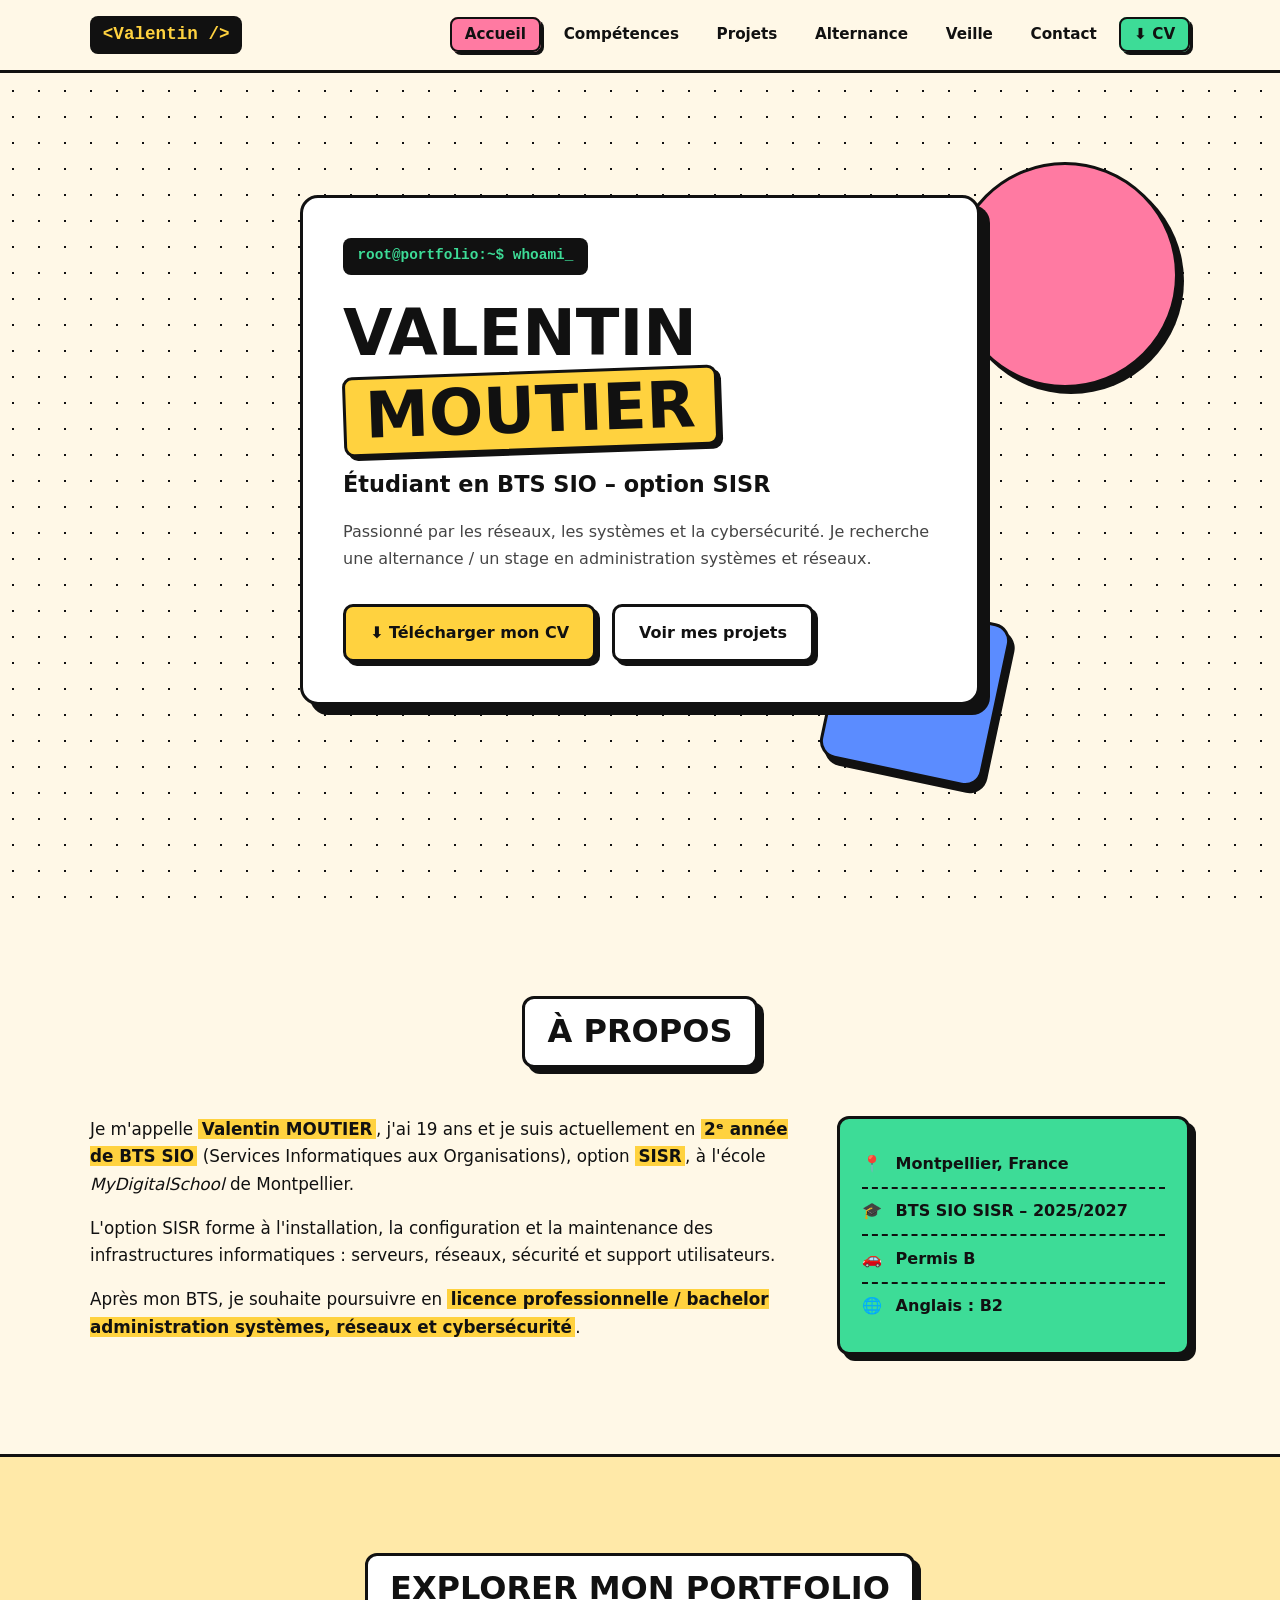
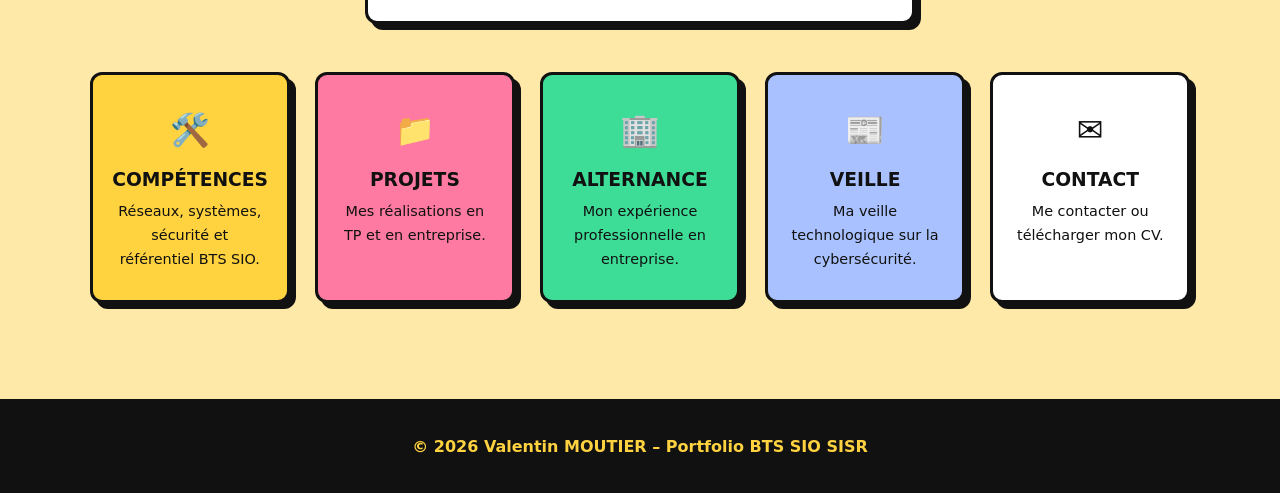
==== index.html @ 79e0c607 "Mise en ligne du portfolio BTS SIO SISR" ====
<!DOCTYPE html>
<html lang="fr">
<head>
  <meta charset="UTF-8">
  <meta name="viewport" content="width=device-width, initial-scale=1.0">
  <title>Accueil – Valentin MOUTIER | BTS SIO SISR</title>
  <link rel="stylesheet" href="style.css">
</head>
<body>

  <!-- ========== MENU (identique sur toutes les pages) ========== -->
  <header class="header">
    <nav class="nav container">
      <a href="index.html" class="logo">&lt;Valentin /&gt;</a>
      <button class="burger" id="burger" aria-label="Ouvrir le menu">
        <span></span><span></span><span></span>
      </button>
      <ul class="nav-links" id="navLinks">
        <li><a href="index.html">Accueil</a></li>
        <li><a href="competences.html">Compétences</a></li>
        <li><a href="projets.html">Projets</a></li>
        <li><a href="alternance.html">Alternance</a></li>
        <li><a href="veille.html">Veille</a></li>
        <li><a href="contact.html">Contact</a></li>
        <li><a href="cv.pdf" download="CV_Valentin_MOUTIER.pdf" class="nav-cv">⬇ CV</a></li>
      </ul>
    </nav>
  </header>

  <main>

    <section class="hero">
      <div class="container hero-content">
        <p class="terminal">root@portfolio:~$ <span id="typing"></span><span class="cursor">_</span></p>
        <h1>Valentin <span class="accent">MOUTIER</span></h1>
        <h2>Étudiant en BTS SIO – option SISR</h2>
        <p class="hero-text">Passionné par les réseaux, les systèmes et la cybersécurité.
          Je recherche une alternance / un stage en administration systèmes et réseaux.</p>
        <div class="hero-buttons">
          <a href="cv.pdf" download="CV_Valentin_MOUTIER.pdf" class="btn btn-primary">⬇ Télécharger mon CV</a>
          <a href="projets.html" class="btn btn-outline">Voir mes projets</a>
        </div>
      </div>
    </section>

    <section class="section">
      <div class="container">
        <h2 class="section-title">À propos</h2>
        <div class="about-grid">
          <div class="about-text">
            <p>Je m'appelle <strong>Valentin MOUTIER</strong>, j'ai 19 ans et je suis actuellement en
              <strong>2ᵉ année de BTS SIO</strong> (Services Informatiques aux Organisations),
              option <strong>SISR</strong>, à l'école <em>MyDigitalSchool</em> de Montpellier.</p>
            <p>L'option SISR forme à l'installation, la configuration et la maintenance
              des infrastructures informatiques : serveurs, réseaux, sécurité et support utilisateurs.</p>
            <p>Après mon BTS, je souhaite poursuivre en <strong>licence professionnelle / bachelor
              administration systèmes, réseaux et cybersécurité</strong>.</p>
          </div>
          <ul class="about-info">
            <li><span>📍</span> Montpellier, France</li>
            <li><span>🎓</span> BTS SIO SISR – 2025/2027</li>
            <li><span>🚗</span> Permis B</li>
            <li><span>🌐</span> Anglais : B2</li>
          </ul>
        </div>
      </div>
    </section>

    <section class="section section-alt">
      <div class="container">
        <h2 class="section-title">Explorer mon portfolio</h2>
        <div class="home-grid">
          <a href="competences.html" class="home-card"><span>🛠️</span><h3>Compétences</h3><p>Réseaux, systèmes, sécurité et référentiel BTS SIO.</p></a>
          <a href="projets.html" class="home-card"><span>📁</span><h3>Projets</h3><p>Mes réalisations en TP et en entreprise.</p></a>
          <a href="alternance.html" class="home-card"><span>🏢</span><h3>Alternance</h3><p>Mon expérience professionnelle en entreprise.</p></a>
          <a href="veille.html" class="home-card"><span>📰</span><h3>Veille</h3><p>Ma veille technologique sur la cybersécurité.</p></a>
          <a href="contact.html" class="home-card"><span>✉️</span><h3>Contact</h3><p>Me contacter ou télécharger mon CV.</p></a>
        </div>
      </div>
    </section>

  </main>

  <button class="back-top" id="backTop" aria-label="Retour en haut">↑</button>

  <footer class="footer">
    <p>© <span id="year"></span> Valentin MOUTIER – Portfolio BTS SIO SISR</p>
  </footer>

  <script src="script.js"></script>
</body>
</html>
---- style.css ----
/* =========================================================
   Portfolio Valentin – BTS SIO SISR
   Style « néo-brutaliste » : bordures noires, ombres franches, couleurs vives
   ========================================================= */

/* ===================== VARIABLES (change les couleurs ici) ===================== */
:root {
  --bg: #fff8e7;         /* fond crème */
  --bg-alt: #ffe9a8;     /* sections alternées (jaune pâle) */
  --card: #ffffff;
  --text: #111111;
  --muted: #444444;
  --black: #111111;
  --yellow: #ffd23f;
  --pink: #ff7aa2;
  --blue: #5b8cff;
  --green: #3ddc97;
  --accent: var(--blue);
  --border: 3px solid var(--black);
  --shadow: 6px 6px 0 var(--black);
  --shadow-sm: 4px 4px 0 var(--black);
  --radius: 12px;
  --font: "Segoe UI", system-ui, -apple-system, Roboto, sans-serif;
  --mono: "Cascadia Code", "Consolas", "Courier New", monospace;
}

* { margin: 0; padding: 0; box-sizing: border-box; }
html { scroll-behavior: smooth; }
body { font-family: var(--font); background: var(--bg); color: var(--text); line-height: 1.65; }
a { color: var(--text); font-weight: 700; text-decoration: underline; text-decoration-thickness: 2px; text-underline-offset: 3px; }
a:hover { background: var(--yellow); }
.container { width: 90%; max-width: 1100px; margin: 0 auto; }
.accent { background: var(--yellow); padding: 0 .3em; border: var(--border); border-radius: 10px; box-shadow: var(--shadow-sm); display: inline-block; transform: rotate(-2deg); }
.center { text-align: center; margin-top: 2.5rem; }

/* ===================== MENU ===================== */
.header { position: fixed; top: 0; width: 100%; z-index: 100; background: var(--bg); border-bottom: var(--border); }
.nav { display: flex; justify-content: space-between; align-items: center; height: 70px; }
.logo {
  font-family: var(--mono); font-size: 1.1rem; font-weight: 800; text-decoration: none;
  background: var(--black); color: var(--yellow); padding: .3rem .8rem; border-radius: 8px;
}
.logo:hover { background: var(--black); }
.nav-links { display: flex; list-style: none; gap: .5rem; align-items: center; }
.nav-links a {
  text-decoration: none; font-weight: 700; font-size: .95rem; padding: .4rem .8rem;
  border: 2px solid transparent; border-radius: 8px; transition: .15s;
}
.nav-links a:hover { background: var(--card); border-color: var(--black); }
.nav-links a.active { background: var(--pink); border: 2px solid var(--black); box-shadow: 3px 3px 0 var(--black); }
.nav-links a.nav-cv { background: var(--green); border: 2px solid var(--black); box-shadow: 3px 3px 0 var(--black); }
.nav-links a.nav-cv:hover { transform: translate(-2px, -2px); box-shadow: 5px 5px 0 var(--black); }
.burger { display: none; background: var(--yellow); border: var(--border); border-radius: 8px; padding: 6px; cursor: pointer; flex-direction: column; gap: 4px; }
.burger span { width: 22px; height: 3px; background: var(--black); transition: .3s; }

/* ===================== ACCUEIL ===================== */
.hero {
  min-height: 100vh; display: flex; align-items: center; position: relative; overflow: hidden;
  background-color: var(--bg);
  background-image: radial-gradient(var(--black) 1.2px, transparent 1.2px);
  background-size: 26px 26px;
}
/* formes décoratives */
.hero::before, .hero::after { content: ""; position: absolute; border: var(--border); box-shadow: var(--shadow); }
.hero::before { width: 220px; height: 220px; background: var(--pink); border-radius: 50%; right: 8%; top: 18%; }
.hero::after  { width: 160px; height: 160px; background: var(--blue); right: 22%; bottom: 14%; transform: rotate(12deg); border-radius: 18px; }
.hero-content {
  position: relative; z-index: 1; background: var(--card); border: var(--border);
  box-shadow: 10px 10px 0 var(--black); border-radius: 18px; padding: 2.5rem; max-width: 680px;
}
.terminal {
  display: inline-block; font-family: var(--mono); font-size: .9rem; font-weight: 700;
  background: var(--black); color: var(--green); padding: .4rem .9rem; border-radius: 8px; margin-bottom: 1.4rem;
}
.cursor { animation: blink 1s infinite; }
@keyframes blink { 50% { opacity: 0; } }
.hero h1 { font-size: clamp(2.4rem, 6vw, 4rem); line-height: 1.15; font-weight: 900; text-transform: uppercase; }
.hero h2 { font-size: clamp(1.1rem, 3vw, 1.4rem); font-weight: 700; margin: 1rem 0; }
.hero-text { margin-bottom: 2rem; color: var(--muted); }
.hero-buttons { display: flex; gap: 1rem; flex-wrap: wrap; }

/* ===================== BOUTONS ===================== */
.btn {
  display: inline-block; padding: .8rem 1.5rem; border: var(--border); border-radius: 10px;
  font-weight: 800; font-size: 1rem; font-family: var(--font); cursor: pointer; text-decoration: none;
  color: var(--black); box-shadow: var(--shadow-sm); transition: transform .12s, box-shadow .12s;
}
.btn:hover { transform: translate(-2px, -2px); box-shadow: var(--shadow); background-color: inherit; }
.btn:active { transform: translate(3px, 3px); box-shadow: 1px 1px 0 var(--black); }
.btn-primary, .btn-primary:hover { background: var(--yellow); }
.btn-outline, .btn-outline:hover { background: var(--card); }

/* ===================== SECTIONS ===================== */
.section { padding: 6rem 0; }
.section-alt { background: var(--bg-alt); border-top: var(--border); border-bottom: var(--border); }
.section-title { text-align: center; margin-bottom: 3rem; }
.section-title {
  display: table; margin: 0 auto 3rem; font-size: 2rem; font-weight: 900; text-transform: uppercase;
  background: var(--card); border: var(--border); box-shadow: var(--shadow); border-radius: 12px; padding: .4rem 1.4rem;
}
.sub-title {
  display: inline-block; font-size: 1.15rem; font-weight: 800; margin: 3rem 0 1.3rem;
  background: var(--blue); color: #fff; border: var(--border); border-radius: 8px; padding: .3rem 1rem; box-shadow: var(--shadow-sm);
}

/* Apparition au scroll */
.reveal { opacity: 0; transform: translateY(25px); transition: opacity .5s, transform .5s; }
.reveal.visible { opacity: 1; transform: none; }
.section-title.reveal.visible { transform: none; }

/* Style commun à toutes les cartes */
.about-info, .skill-card, .ref-card, .project-card, .timeline-item,
.veille-box, .home-card, .article-card, .contact-form {
  background: var(--card); border: var(--border); border-radius: var(--radius); box-shadow: var(--shadow);
}

/* ===================== À PROPOS ===================== */
.about-grid { display: grid; grid-template-columns: 2fr 1fr; gap: 2.5rem; align-items: start; }
.about-text p { margin-bottom: 1rem; font-size: 1.05rem; }
.about-text strong { background: var(--yellow); padding: 0 .2em; }
.about-info { list-style: none; padding: 1.4rem; background: var(--green); }
.about-info li { padding: .6rem 0; border-bottom: 2px dashed var(--black); font-weight: 600; }
.about-info li:last-child { border: none; }
.about-info span { margin-right: .5rem; }

/* ===================== COMPÉTENCES ===================== */
.skills-grid { display: grid; grid-template-columns: repeat(auto-fit, minmax(240px, 1fr)); gap: 1.6rem; }
.skill-card { padding: 1.5rem; }
.skill-card:nth-child(4n+1) { background: #e6eeff; }
.skill-card:nth-child(4n+2) { background: #ffe3ec; }
.skill-card:nth-child(4n+3) { background: #dcfbec; }
.skill-card:nth-child(4n+4) { background: #fff3c4; }
.skill-card h3, .skill-card h4 { margin-bottom: 1rem; font-size: 1.1rem; font-weight: 800; }
.skill { margin-bottom: 1rem; font-size: .9rem; font-weight: 600; }
.bar { height: 14px; background: var(--card); border: 2px solid var(--black); border-radius: 7px; overflow: hidden; margin-top: .35rem; }
.fill { height: 100%; width: 0; background: var(--black); transition: width 1.2s ease; }

.ref-grid { display: grid; grid-template-columns: repeat(auto-fit, minmax(300px, 1fr)); gap: 1.2rem; }
.ref-card { padding: 1rem 1.2rem; display: flex; gap: 1rem; align-items: center; font-weight: 600; }
.ref-num {
  font-family: var(--mono); font-weight: 800; background: var(--pink); border: 2px solid var(--black);
  padding: .25rem .5rem; border-radius: 6px; white-space: nowrap;
}

.soft-grid { display: flex; flex-wrap: wrap; gap: .8rem; }
.soft { background: var(--card); border: var(--border); border-radius: 999px; padding: .45rem 1.1rem; font-weight: 800; box-shadow: var(--shadow-sm); }
.soft:nth-child(3n+1) { background: var(--yellow); }
.soft:nth-child(3n+2) { background: var(--pink); }
.soft:nth-child(3n+3) { background: var(--green); }

/* ===================== PROJETS ===================== */
.filters { display: flex; justify-content: center; gap: .7rem; margin-bottom: 2.5rem; flex-wrap: wrap; }
.filter {
  background: var(--card); border: var(--border); border-radius: 10px; padding: .5rem 1.2rem;
  font-weight: 800; font-family: var(--font); cursor: pointer; box-shadow: var(--shadow-sm); transition: .12s;
}
.filter:hover { transform: translate(-2px, -2px); box-shadow: var(--shadow); }
.filter.active { background: var(--black); color: var(--yellow); }
.projects-grid { display: grid; grid-template-columns: repeat(auto-fill, minmax(300px, 1fr)); gap: 1.8rem; }
.project-card { padding: 1.5rem; display: flex; flex-direction: column; transition: transform .15s, box-shadow .15s; }
.project-card:hover { transform: translate(-4px, -4px); box-shadow: 10px 10px 0 var(--black); }
.project-card.hidden { display: none; }
.project-icon {
  font-size: 1.6rem; width: 54px; height: 54px; display: grid; place-items: center;
  border: var(--border); border-radius: 12px; margin-bottom: 1rem; background: var(--yellow);
}
.project-card:nth-child(3n+2) .project-icon { background: var(--pink); }
.project-card:nth-child(3n+3) .project-icon { background: var(--green); }
.project-card h3 { margin-bottom: .5rem; font-size: 1.15rem; font-weight: 800; }
.project-card p { color: var(--muted); font-size: .95rem; flex-grow: 1; }
.tags { display: flex; flex-wrap: wrap; gap: .4rem; margin: 1rem 0; }
.tag { background: #e6eeff; border: 2px solid var(--black); font-size: .75rem; font-weight: 700; padding: .15rem .55rem; border-radius: 6px; font-family: var(--mono); }
.project-card .btn { padding: .5rem 1rem; font-size: .9rem; align-self: flex-start; }

/* ===================== FENÊTRE DÉTAIL ===================== */
.modal { display: none; position: fixed; inset: 0; background: rgba(17,17,17,.6); z-index: 200; align-items: center; justify-content: center; padding: 1rem; }
.modal.open { display: flex; }
.modal-content {
  background: var(--card); border: var(--border); border-radius: 16px; box-shadow: 12px 12px 0 var(--black);
  padding: 2.2rem; max-width: 650px; width: 100%; max-height: 85vh; overflow-y: auto; position: relative;
}
.modal-close {
  position: absolute; top: 1rem; right: 1rem; width: 40px; height: 40px; background: var(--pink);
  border: var(--border); border-radius: 8px; font-size: 1.5rem; line-height: 1; cursor: pointer; font-weight: 800;
}
.modal-content h3 { margin-bottom: 1rem; font-size: 1.4rem; font-weight: 900; padding-right: 3rem; }
.modal-content h4 { margin: 1.3rem 0 .5rem; display: inline-block; background: var(--yellow); padding: 0 .4rem; }
.modal-content ul { padding-left: 1.2rem; }
.modal-content .btn { margin-top: 1.2rem; }

/* ===================== STAGES ===================== */
.timeline { position: relative; max-width: 750px; margin: 0 auto; padding-left: 2.2rem; border-left: 4px solid var(--black); }
.timeline-item { position: relative; margin-bottom: 2.2rem; padding: 1.5rem; }
.timeline-item::before {
  content: ""; position: absolute; left: calc(-2.2rem - 14px); top: 1.6rem;
  width: 20px; height: 20px; background: var(--pink); border: var(--border); border-radius: 50%;
}
.timeline-date { display: inline-block; font-family: var(--mono); font-size: .8rem; font-weight: 800; background: var(--yellow); border: 2px solid var(--black); padding: .15rem .6rem; border-radius: 6px; }
.timeline-item h3 { margin: .6rem 0 .2rem; font-weight: 800; }
.timeline-item p { color: var(--muted); margin-bottom: .5rem; }
.timeline-item ul { padding-left: 1.2rem; }

/* ===================== VEILLE ===================== */
.veille-box { padding: 2rem; max-width: 800px; margin: 0 auto; background: #e6eeff; }
.veille-box h2, .veille-box h3 { margin-bottom: 1rem; font-size: 1.35rem; font-weight: 900; }
.veille-box p { margin-bottom: .8rem; }
.articles { display: grid; grid-template-columns: repeat(auto-fit, minmax(260px, 1fr)); gap: 1.6rem; }
.article-card { padding: 1.5rem; transition: transform .15s, box-shadow .15s; }
.article-card:hover { transform: translate(-3px, -3px); box-shadow: 9px 9px 0 var(--black); }
.article-card h3 { margin: .6rem 0 .4rem; font-weight: 800; }
.article-card p { color: var(--muted); margin-bottom: .8rem; }

/* ===================== CONTACT ===================== */
.contact-grid { display: grid; grid-template-columns: 1fr 1.5fr; gap: 2.5rem; align-items: start; }
.contact-info p { margin-bottom: 1rem; font-size: 1.05rem; }
.contact-form { display: flex; flex-direction: column; gap: 1rem; padding: 1.8rem; background: var(--bg-alt); }
.contact-form input, .contact-form textarea {
  background: var(--card); border: var(--border); border-radius: 10px; color: var(--text);
  padding: .85rem; font-family: var(--font); font-size: 1rem; font-weight: 600;
}
.contact-form input:focus, .contact-form textarea:focus { outline: none; box-shadow: var(--shadow-sm); }
.form-msg { font-size: .95rem; font-weight: 700; min-height: 1.2rem; }
.form-msg.error { color: #d10000; }
.form-msg.success { color: #0a7a45; }

/* ===================== MULTI-PAGES ===================== */
.page { padding-top: 130px; min-height: calc(100vh - 80px); }
h1.section-title { font-size: 2.3rem; }

.home-grid { display: grid; grid-template-columns: repeat(auto-fit, minmax(190px, 1fr)); gap: 1.6rem; }
.home-card { padding: 1.8rem 1.2rem; text-align: center; text-decoration: none; transition: transform .15s, box-shadow .15s; }
.home-card:hover { transform: translate(-4px, -4px); box-shadow: 10px 10px 0 var(--black); background: var(--card); }
.home-card:nth-child(5n+1) { background: var(--yellow); }
.home-card:nth-child(5n+2) { background: var(--pink); }
.home-card:nth-child(5n+3) { background: var(--green); }
.home-card:nth-child(5n+4) { background: #a9c2ff; }
.home-card:nth-child(5n+5) { background: var(--card); }
.home-card span { font-size: 2rem; }
.home-card h3 { margin: .5rem 0 .3rem; font-weight: 900; text-transform: uppercase; }
.home-card p { color: var(--text); font-size: .9rem; font-weight: 500; }

/* ===================== DIVERS ===================== */
.back-top {
  position: fixed; bottom: 1.5rem; right: 1.5rem; width: 48px; height: 48px; border-radius: 10px;
  background: var(--yellow); border: var(--border); box-shadow: var(--shadow-sm); font-size: 1.3rem; font-weight: 900;
  cursor: pointer; opacity: 0; pointer-events: none; transition: opacity .3s;
}
.back-top.show { opacity: 1; pointer-events: auto; }
.footer { text-align: center; padding: 2rem 0; background: var(--black); color: var(--yellow); font-weight: 700; }

/* ===================== RESPONSIVE (téléphone) ===================== */
@media (max-width: 860px) {
  .burger { display: flex; }
  .nav-links {
    position: fixed; top: 70px; right: 0; height: calc(100vh - 70px); width: 75%;
    background: var(--bg); border-left: var(--border); flex-direction: column; align-items: stretch;
    padding: 1.5rem; gap: .6rem; transform: translateX(100%); transition: transform .3s;
  }
  .nav-links.open { transform: translateX(0); }
  .burger.open span:nth-child(1) { transform: rotate(45deg) translate(5px, 5px); }
  .burger.open span:nth-child(2) { opacity: 0; }
  .burger.open span:nth-child(3) { transform: rotate(-45deg) translate(5px, -5px); }
  .about-grid, .contact-grid { grid-template-columns: 1fr; }
  .hero::before, .hero::after { display: none; }
  .hero-content { padding: 1.6rem; }
}
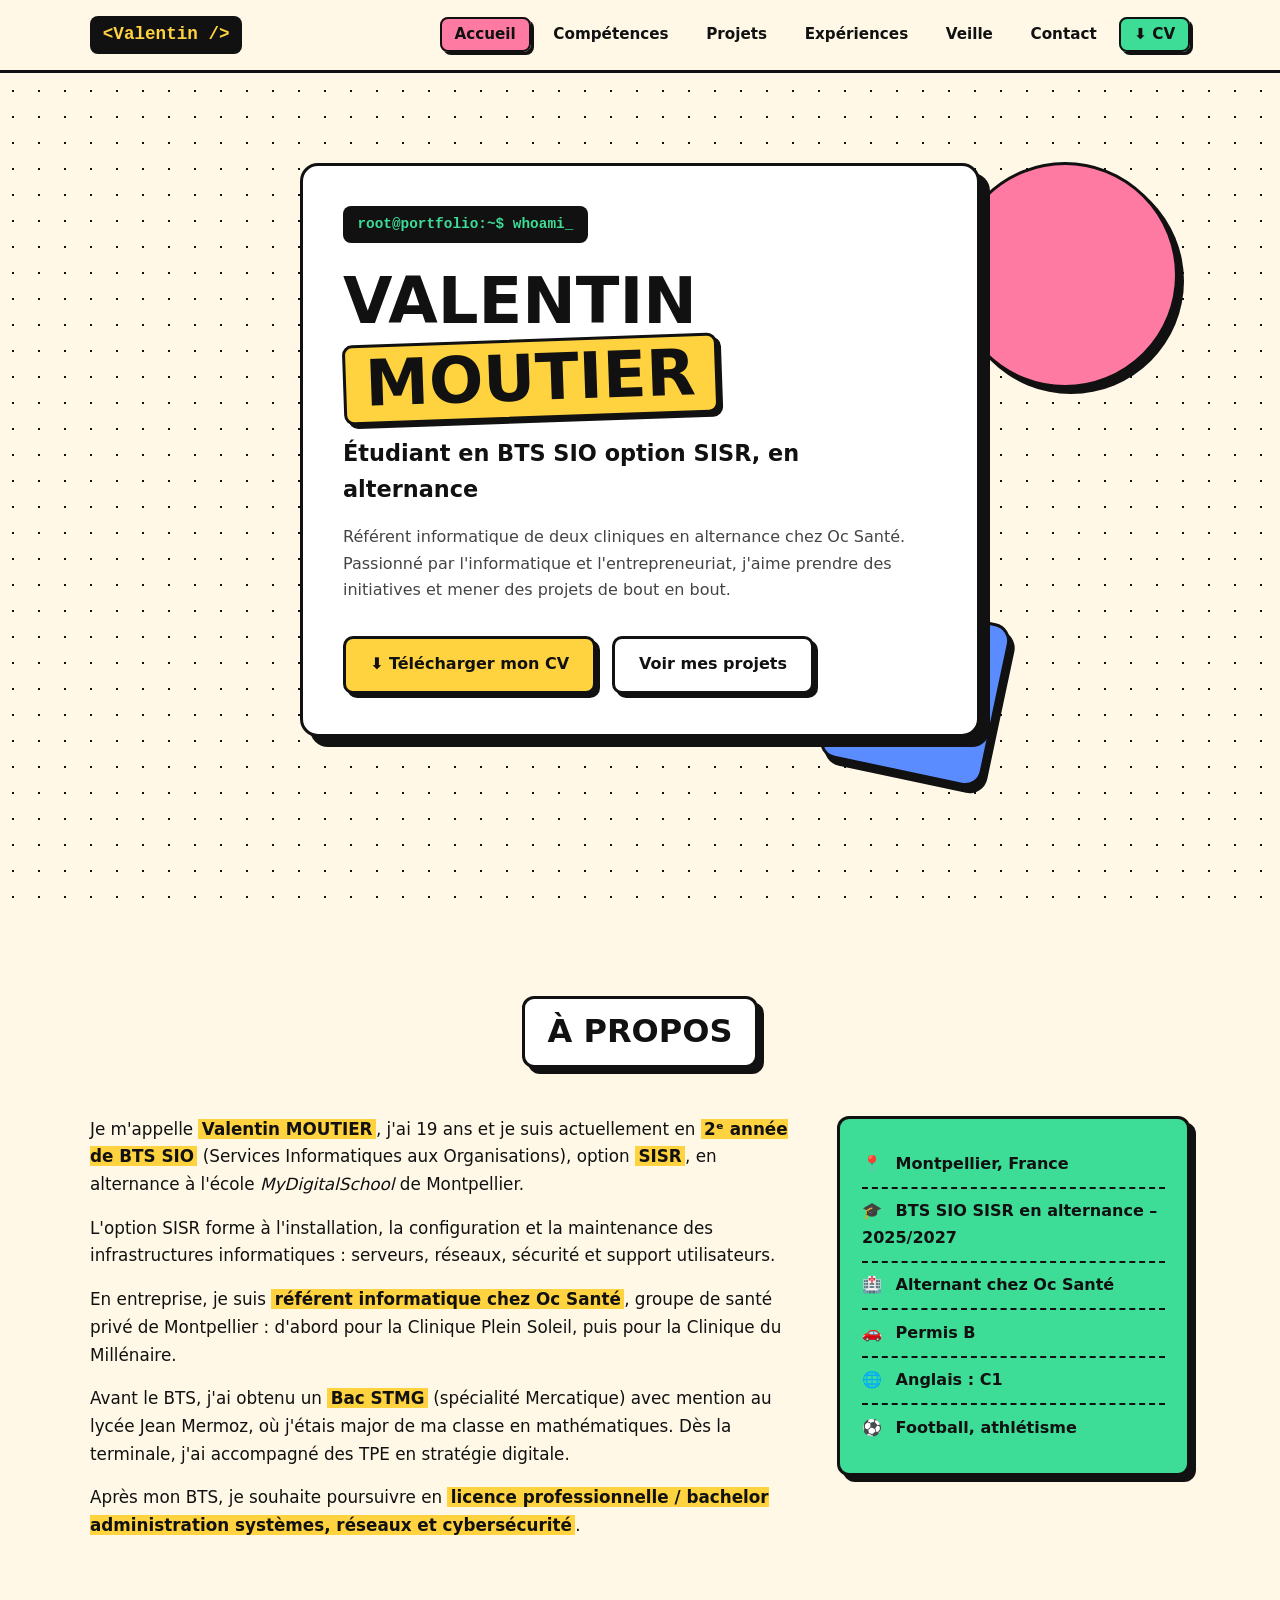
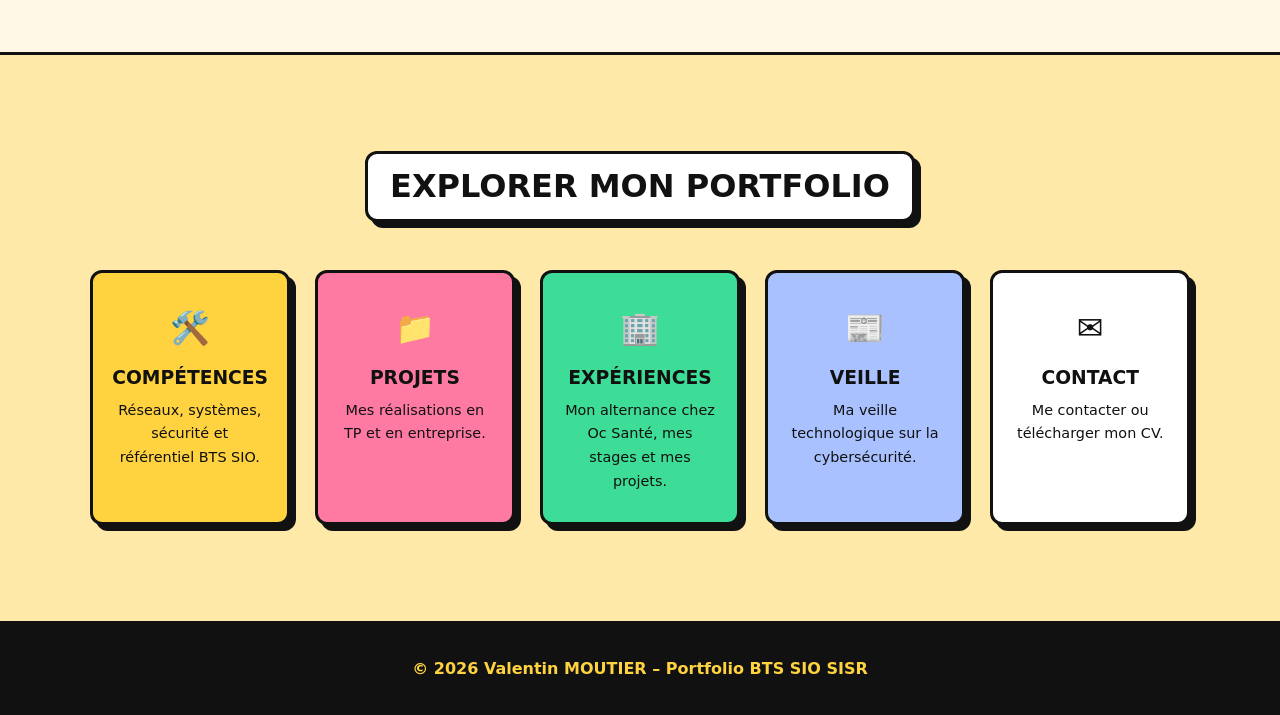
==== commit a6691c72: "Portfolio aligné sur le CV : expériences, compétences, projets" ====
--- a/index.html
+++ b/index.html
@@ -19,7 +19,7 @@
         <li><a href="index.html">Accueil</a></li>
         <li><a href="competences.html">Compétences</a></li>
         <li><a href="projets.html">Projets</a></li>
-        <li><a href="alternance.html">Alternance</a></li>
+        <li><a href="alternance.html">Expériences</a></li>
         <li><a href="veille.html">Veille</a></li>
         <li><a href="contact.html">Contact</a></li>
         <li><a href="cv.pdf" download="CV_Valentin_MOUTIER.pdf" class="nav-cv">⬇ CV</a></li>
@@ -33,9 +33,10 @@
       <div class="container hero-content">
         <p class="terminal">root@portfolio:~$ <span id="typing"></span><span class="cursor">_</span></p>
         <h1>Valentin <span class="accent">MOUTIER</span></h1>
-        <h2>Étudiant en BTS SIO – option SISR</h2>
-        <p class="hero-text">Passionné par les réseaux, les systèmes et la cybersécurité.
-          Je recherche une alternance / un stage en administration systèmes et réseaux.</p>
+        <h2>Étudiant en BTS SIO option SISR, en alternance</h2>
+        <p class="hero-text">Référent informatique de deux cliniques en alternance chez Oc Santé.
+          Passionné par l'informatique et l'entrepreneuriat, j'aime prendre des initiatives
+          et mener des projets de bout en bout.</p>
         <div class="hero-buttons">
           <a href="cv.pdf" download="CV_Valentin_MOUTIER.pdf" class="btn btn-primary">⬇ Télécharger mon CV</a>
           <a href="projets.html" class="btn btn-outline">Voir mes projets</a>
@@ -50,17 +51,24 @@
           <div class="about-text">
             <p>Je m'appelle <strong>Valentin MOUTIER</strong>, j'ai 19 ans et je suis actuellement en
               <strong>2ᵉ année de BTS SIO</strong> (Services Informatiques aux Organisations),
-              option <strong>SISR</strong>, à l'école <em>MyDigitalSchool</em> de Montpellier.</p>
+              option <strong>SISR</strong>, en alternance à l'école <em>MyDigitalSchool</em> de Montpellier.</p>
             <p>L'option SISR forme à l'installation, la configuration et la maintenance
               des infrastructures informatiques : serveurs, réseaux, sécurité et support utilisateurs.</p>
+            <p>En entreprise, je suis <strong>référent informatique chez Oc Santé</strong>, groupe de santé privé
+              de Montpellier : d'abord pour la Clinique Plein Soleil, puis pour la Clinique du Millénaire.</p>
+            <p>Avant le BTS, j'ai obtenu un <strong>Bac STMG</strong> (spécialité Mercatique) avec mention au lycée
+              Jean Mermoz, où j'étais major de ma classe en mathématiques. Dès la terminale, j'ai accompagné
+              des TPE en stratégie digitale.</p>
             <p>Après mon BTS, je souhaite poursuivre en <strong>licence professionnelle / bachelor
               administration systèmes, réseaux et cybersécurité</strong>.</p>
           </div>
           <ul class="about-info">
             <li><span>📍</span> Montpellier, France</li>
-            <li><span>🎓</span> BTS SIO SISR – 2025/2027</li>
+            <li><span>🎓</span> BTS SIO SISR en alternance – 2025/2027</li>
+            <li><span>🏥</span> Alternant chez Oc Santé</li>
             <li><span>🚗</span> Permis B</li>
-            <li><span>🌐</span> Anglais : B2</li>
+            <li><span>🌐</span> Anglais : C1</li>
+            <li><span>⚽</span> Football, athlétisme</li>
           </ul>
         </div>
       </div>
@@ -72,7 +80,7 @@
         <div class="home-grid">
           <a href="competences.html" class="home-card"><span>🛠️</span><h3>Compétences</h3><p>Réseaux, systèmes, sécurité et référentiel BTS SIO.</p></a>
           <a href="projets.html" class="home-card"><span>📁</span><h3>Projets</h3><p>Mes réalisations en TP et en entreprise.</p></a>
-          <a href="alternance.html" class="home-card"><span>🏢</span><h3>Alternance</h3><p>Mon expérience professionnelle en entreprise.</p></a>
+          <a href="alternance.html" class="home-card"><span>🏢</span><h3>Expériences</h3><p>Mon alternance chez Oc Santé, mes stages et mes projets.</p></a>
           <a href="veille.html" class="home-card"><span>📰</span><h3>Veille</h3><p>Ma veille technologique sur la cybersécurité.</p></a>
           <a href="contact.html" class="home-card"><span>✉️</span><h3>Contact</h3><p>Me contacter ou télécharger mon CV.</p></a>
         </div>
--- a/style.css
+++ b/style.css
@@ -264,3 +264,11 @@
   .hero::before, .hero::after { display: none; }
   .hero-content { padding: 1.6rem; }
 }
+
+/* ===================== AJOUTS ===================== */
+/* Page Expériences : un titre par groupe, aligné sur la frise */
+.timeline-group { max-width: 750px; margin: 0 auto; }
+.timeline-group .sub-title { margin-top: 1rem; }
+/* Page Compétences : étiquettes d'outils plus lisibles */
+.tags.tools { margin: 0; }
+.tags.tools .tag { font-size: .9rem; padding: .3rem .8rem; box-shadow: 3px 3px 0 var(--black); }
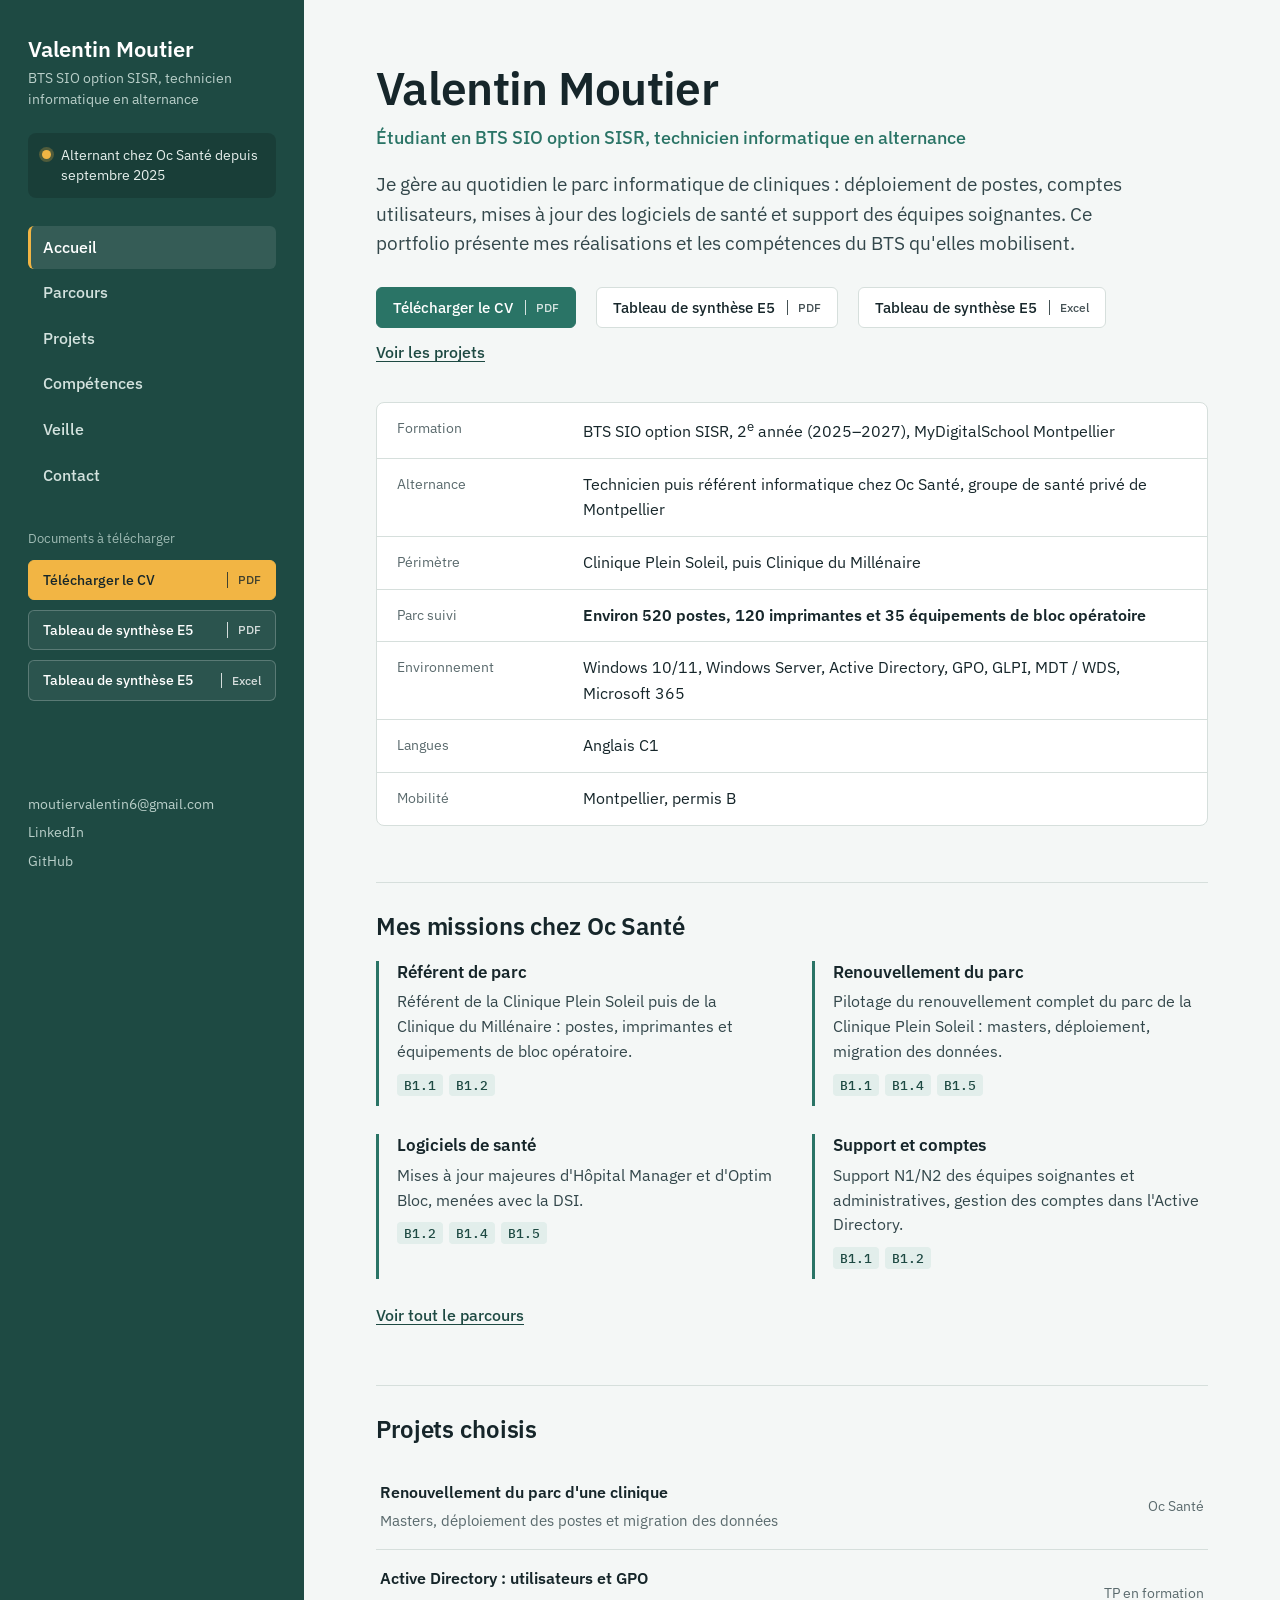
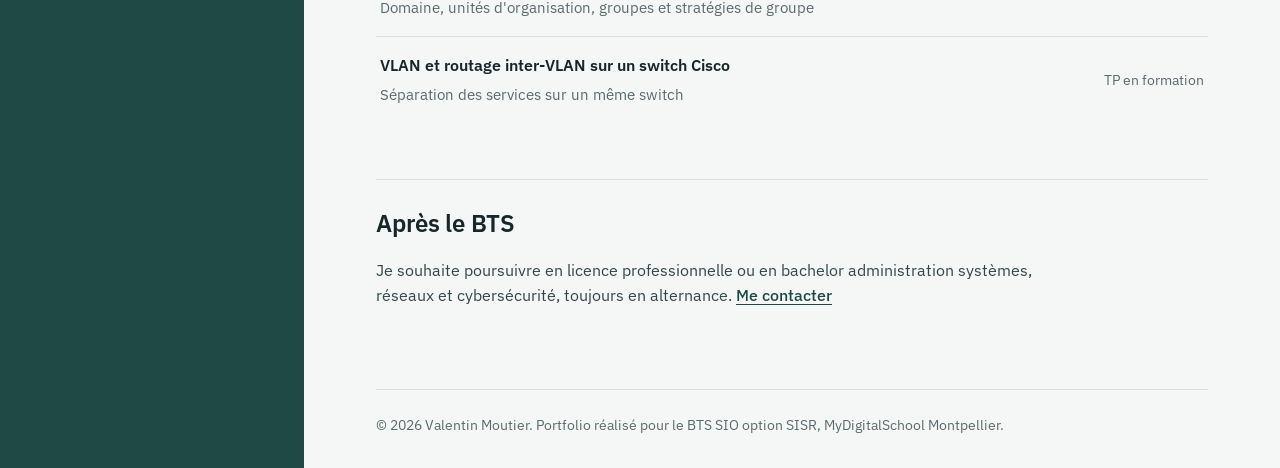
==== commit be3266d0: "Nouvelle interface du portfolio et tableau de synthèse E5 (PDF)" ====
--- a/index.html
+++ b/index.html
@@ -2,99 +2,120 @@
 <html lang="fr">
 <head>
   <meta charset="UTF-8">
-  <meta name="viewport" content="width=device-width, initial-scale=1.0">
-  <title>Accueil – Valentin MOUTIER | BTS SIO SISR</title>
+  <meta name="viewport" content="width=device-width, initial-scale=1">
+  <title>Accueil – Valentin Moutier, BTS SIO SISR</title>
+  <meta name="description" content="Portfolio de Valentin Moutier, étudiant en BTS SIO option SISR et technicien informatique en alternance chez Oc Santé à Montpellier.">
+  <link rel="preconnect" href="https://fonts.googleapis.com">
+  <link rel="preconnect" href="https://fonts.gstatic.com" crossorigin>
+  <link rel="stylesheet" href="https://fonts.googleapis.com/css2?family=IBM+Plex+Mono:wght@500&family=IBM+Plex+Sans:wght@400;500;600&display=swap">
   <link rel="stylesheet" href="style.css">
 </head>
 <body>
+  <a class="skip" href="#contenu">Aller au contenu</a>
+  <div class="layout">
+    <header class="side" id="side">
+      <div class="side-top">
+        <a class="id" href="index.html">
+          <span class="id-name">Valentin Moutier</span>
+          <span class="id-role">BTS SIO option SISR, technicien informatique en alternance</span>
+        </a>
+        <button class="menu-btn" id="menuBtn" type="button" aria-expanded="false" aria-controls="sideBody">Menu</button>
+      </div>
+      <div class="side-body" id="sideBody">
+        <p class="status"><span class="dot" aria-hidden="true"></span>Alternant chez Oc Santé depuis septembre 2025</p>
+        <nav aria-label="Navigation principale">
+          <ul class="nav">
+          <li><a href="index.html" aria-current="page">Accueil</a></li>
+          <li><a href="alternance.html">Parcours</a></li>
+          <li><a href="projets.html">Projets</a></li>
+          <li><a href="competences.html">Compétences</a></li>
+          <li><a href="veille.html">Veille</a></li>
+          <li><a href="contact.html">Contact</a></li>
+          </ul>
+        </nav>
+        <div class="docs">
+          <p class="docs-title">Documents à télécharger</p>
+          <a class="btn btn-primary" href="cv.pdf" download="CV_Valentin_MOUTIER.pdf">Télécharger le CV <span class="fmt">PDF</span></a>
+          <a class="btn" href="tableau-synthese-E5.pdf" download="Tableau_synthese_E5_Valentin_MOUTIER.pdf">Tableau de synthèse E5 <span class="fmt">PDF</span></a>
+          <a class="btn" href="tableau-synthese-E5.xlsx" download="Tableau_synthese_E5_Valentin_MOUTIER.xlsx">Tableau de synthèse E5 <span class="fmt">Excel</span></a>
+        </div>
+        <ul class="links">
+          <li><a href="mailto:moutiervalentin6@gmail.com">moutiervalentin6@gmail.com</a></li>
+          <li><a href="https://www.linkedin.com/in/valentin-moutier-82a618446" target="_blank" rel="noopener">LinkedIn</a></li>
+          <li><a href="https://github.com/VALORrj" target="_blank" rel="noopener">GitHub</a></li>
+        </ul>
+      </div>
+    </header>
 
-  <!-- ========== MENU (identique sur toutes les pages) ========== -->
-  <header class="header">
-    <nav class="nav container">
-      <a href="index.html" class="logo">&lt;Valentin /&gt;</a>
-      <button class="burger" id="burger" aria-label="Ouvrir le menu">
-        <span></span><span></span><span></span>
-      </button>
-      <ul class="nav-links" id="navLinks">
-        <li><a href="index.html">Accueil</a></li>
-        <li><a href="competences.html">Compétences</a></li>
-        <li><a href="projets.html">Projets</a></li>
-        <li><a href="alternance.html">Expériences</a></li>
-        <li><a href="veille.html">Veille</a></li>
-        <li><a href="contact.html">Contact</a></li>
-        <li><a href="cv.pdf" download="CV_Valentin_MOUTIER.pdf" class="nav-cv">⬇ CV</a></li>
-      </ul>
-    </nav>
-  </header>
+    <main class="main" id="contenu">
 
-  <main>
+      <section class="hero">
+        <h1>Valentin Moutier</h1>
+        <p class="role">Étudiant en BTS SIO option SISR, technicien informatique en alternance</p>
+        <p class="lead">Je gère au quotidien le parc informatique de cliniques : déploiement de postes, comptes utilisateurs, mises à jour des logiciels de santé et support des équipes soignantes. Ce portfolio présente mes réalisations et les compétences du BTS qu'elles mobilisent.</p>
+        <div class="actions">
+          <a class="btn btn-primary" href="cv.pdf" download="CV_Valentin_MOUTIER.pdf">Télécharger le CV <span class="fmt">PDF</span></a>
+          <a class="btn" href="tableau-synthese-E5.pdf" download="Tableau_synthese_E5_Valentin_MOUTIER.pdf">Tableau de synthèse E5 <span class="fmt">PDF</span></a>
+          <a class="btn" href="tableau-synthese-E5.xlsx" download="Tableau_synthese_E5_Valentin_MOUTIER.xlsx">Tableau de synthèse E5 <span class="fmt">Excel</span></a>
+          <a class="link" href="projets.html">Voir les projets</a>
+        </div>
+        <dl class="sheet">
+          <div><dt>Formation</dt><dd>BTS SIO option SISR, 2<sup>e</sup> année (2025–2027), MyDigitalSchool Montpellier</dd></div>
+          <div><dt>Alternance</dt><dd>Technicien puis référent informatique chez Oc Santé, groupe de santé privé de Montpellier</dd></div>
+          <div><dt>Périmètre</dt><dd>Clinique Plein Soleil, puis Clinique du Millénaire</dd></div>
+          <div class="key"><dt>Parc suivi</dt><dd>Environ 520 postes, 120 imprimantes et 35 équipements de bloc opératoire</dd></div>
+          <div><dt>Environnement</dt><dd>Windows 10/11, Windows Server, Active Directory, GPO, GLPI, MDT / WDS, Microsoft 365</dd></div>
+          <div><dt>Langues</dt><dd>Anglais C1</dd></div>
+          <div><dt>Mobilité</dt><dd>Montpellier, permis B</dd></div>
+        </dl>
+      </section>
 
-    <section class="hero">
-      <div class="container hero-content">
-        <p class="terminal">root@portfolio:~$ <span id="typing"></span><span class="cursor">_</span></p>
-        <h1>Valentin <span class="accent">MOUTIER</span></h1>
-        <h2>Étudiant en BTS SIO option SISR, en alternance</h2>
-        <p class="hero-text">Référent informatique de deux cliniques en alternance chez Oc Santé.
-          Passionné par l'informatique et l'entrepreneuriat, j'aime prendre des initiatives
-          et mener des projets de bout en bout.</p>
-        <div class="hero-buttons">
-          <a href="cv.pdf" download="CV_Valentin_MOUTIER.pdf" class="btn btn-primary">⬇ Télécharger mon CV</a>
-          <a href="projets.html" class="btn btn-outline">Voir mes projets</a>
-        </div>
-      </div>
-    </section>
+      <section class="section" aria-labelledby="missions">
+        <h2 id="missions">Mes missions chez Oc Santé</h2>
+        <ul class="missions">
+          <li>
+            <h3>Référent de parc</h3>
+            <p>Référent de la Clinique Plein Soleil puis de la Clinique du Millénaire : postes, imprimantes et équipements de bloc opératoire.</p>
+            <p class="codes"><span class="code">B1.1</span><span class="code">B1.2</span></p>
+          </li>
+          <li>
+            <h3>Renouvellement du parc</h3>
+            <p>Pilotage du renouvellement complet du parc de la Clinique Plein Soleil : masters, déploiement, migration des données.</p>
+            <p class="codes"><span class="code">B1.1</span><span class="code">B1.4</span><span class="code">B1.5</span></p>
+          </li>
+          <li>
+            <h3>Logiciels de santé</h3>
+            <p>Mises à jour majeures d'Hôpital Manager et d'Optim Bloc, menées avec la DSI.</p>
+            <p class="codes"><span class="code">B1.2</span><span class="code">B1.4</span><span class="code">B1.5</span></p>
+          </li>
+          <li>
+            <h3>Support et comptes</h3>
+            <p>Support N1/N2 des équipes soignantes et administratives, gestion des comptes dans l'Active Directory.</p>
+            <p class="codes"><span class="code">B1.1</span><span class="code">B1.2</span></p>
+          </li>
+        </ul>
+        <p style="margin-top:24px"><a class="link" href="alternance.html">Voir tout le parcours</a></p>
+      </section>
 
-    <section class="section">
-      <div class="container">
-        <h2 class="section-title">À propos</h2>
-        <div class="about-grid">
-          <div class="about-text">
-            <p>Je m'appelle <strong>Valentin MOUTIER</strong>, j'ai 19 ans et je suis actuellement en
-              <strong>2ᵉ année de BTS SIO</strong> (Services Informatiques aux Organisations),
-              option <strong>SISR</strong>, en alternance à l'école <em>MyDigitalSchool</em> de Montpellier.</p>
-            <p>L'option SISR forme à l'installation, la configuration et la maintenance
-              des infrastructures informatiques : serveurs, réseaux, sécurité et support utilisateurs.</p>
-            <p>En entreprise, je suis <strong>référent informatique chez Oc Santé</strong>, groupe de santé privé
-              de Montpellier : d'abord pour la Clinique Plein Soleil, puis pour la Clinique du Millénaire.</p>
-            <p>Avant le BTS, j'ai obtenu un <strong>Bac STMG</strong> (spécialité Mercatique) avec mention au lycée
-              Jean Mermoz, où j'étais major de ma classe en mathématiques. Dès la terminale, j'ai accompagné
-              des TPE en stratégie digitale.</p>
-            <p>Après mon BTS, je souhaite poursuivre en <strong>licence professionnelle / bachelor
-              administration systèmes, réseaux et cybersécurité</strong>.</p>
-          </div>
-          <ul class="about-info">
-            <li><span>📍</span> Montpellier, France</li>
-            <li><span>🎓</span> BTS SIO SISR en alternance – 2025/2027</li>
-            <li><span>🏥</span> Alternant chez Oc Santé</li>
-            <li><span>🚗</span> Permis B</li>
-            <li><span>🌐</span> Anglais : C1</li>
-            <li><span>⚽</span> Football, athlétisme</li>
-          </ul>
-        </div>
-      </div>
-    </section>
+      <section class="section" aria-labelledby="choix">
+        <h2 id="choix">Projets choisis</h2>
+        <ul class="picks">
+          <li><a href="projets.html?p=renouvellement-parc"><span class="pick-title">Renouvellement du parc d'une clinique</span><span class="pick-desc">Masters, déploiement des postes et migration des données</span><span class="pick-where">Oc Santé</span></a></li>
+          <li><a href="projets.html?p=active-directory"><span class="pick-title">Active Directory : utilisateurs et GPO</span><span class="pick-desc">Domaine, unités d'organisation, groupes et stratégies de groupe</span><span class="pick-where">TP en formation</span></a></li>
+          <li><a href="projets.html?p=vlan"><span class="pick-title">VLAN et routage inter-VLAN sur un switch Cisco</span><span class="pick-desc">Séparation des services sur un même switch</span><span class="pick-where">TP en formation</span></a></li>
+        </ul>
+      </section>
 
-    <section class="section section-alt">
-      <div class="container">
-        <h2 class="section-title">Explorer mon portfolio</h2>
-        <div class="home-grid">
-          <a href="competences.html" class="home-card"><span>🛠️</span><h3>Compétences</h3><p>Réseaux, systèmes, sécurité et référentiel BTS SIO.</p></a>
-          <a href="projets.html" class="home-card"><span>📁</span><h3>Projets</h3><p>Mes réalisations en TP et en entreprise.</p></a>
-          <a href="alternance.html" class="home-card"><span>🏢</span><h3>Expériences</h3><p>Mon alternance chez Oc Santé, mes stages et mes projets.</p></a>
-          <a href="veille.html" class="home-card"><span>📰</span><h3>Veille</h3><p>Ma veille technologique sur la cybersécurité.</p></a>
-          <a href="contact.html" class="home-card"><span>✉️</span><h3>Contact</h3><p>Me contacter ou télécharger mon CV.</p></a>
-        </div>
-      </div>
-    </section>
+      <section class="section" aria-labelledby="suite">
+        <h2 id="suite">Après le BTS</h2>
+        <p class="section-intro">Je souhaite poursuivre en licence professionnelle ou en bachelor administration systèmes, réseaux et cybersécurité, toujours en alternance. <a class="link" href="contact.html">Me contacter</a></p>
+      </section>
 
-  </main>
-
-  <button class="back-top" id="backTop" aria-label="Retour en haut">↑</button>
-
-  <footer class="footer">
-    <p>© <span id="year"></span> Valentin MOUTIER – Portfolio BTS SIO SISR</p>
-  </footer>
-
+      <footer class="foot">
+        <p>© <span id="year">2026</span> Valentin Moutier. Portfolio réalisé pour le BTS SIO option SISR, MyDigitalSchool Montpellier.</p>
+      </footer>
+    </main>
+  </div>
   <script src="script.js"></script>
 </body>
 </html>
--- a/style.css
+++ b/style.css
@@ -1,274 +1,247 @@
-/* =========================================================
-   Portfolio Valentin – BTS SIO SISR
-   Style « néo-brutaliste » : bordures noires, ombres franches, couleurs vives
-   ========================================================= */
-
-/* ===================== VARIABLES (change les couleurs ici) ===================== */
+/* Portfolio Valentin Moutier – BTS SIO SISR
+   Couleurs : vert bloc opératoire, papier froid, encre, accent ambre */
 :root {
-  --bg: #fff8e7;         /* fond crème */
-  --bg-alt: #ffe9a8;     /* sections alternées (jaune pâle) */
-  --card: #ffffff;
-  --text: #111111;
-  --muted: #444444;
-  --black: #111111;
-  --yellow: #ffd23f;
-  --pink: #ff7aa2;
-  --blue: #5b8cff;
-  --green: #3ddc97;
-  --accent: var(--blue);
-  --border: 3px solid var(--black);
-  --shadow: 6px 6px 0 var(--black);
-  --shadow-sm: 4px 4px 0 var(--black);
-  --radius: 12px;
-  --font: "Segoe UI", system-ui, -apple-system, Roboto, sans-serif;
-  --mono: "Cascadia Code", "Consolas", "Courier New", monospace;
-}
-
-* { margin: 0; padding: 0; box-sizing: border-box; }
-html { scroll-behavior: smooth; }
-body { font-family: var(--font); background: var(--bg); color: var(--text); line-height: 1.65; }
-a { color: var(--text); font-weight: 700; text-decoration: underline; text-decoration-thickness: 2px; text-underline-offset: 3px; }
-a:hover { background: var(--yellow); }
-.container { width: 90%; max-width: 1100px; margin: 0 auto; }
-.accent { background: var(--yellow); padding: 0 .3em; border: var(--border); border-radius: 10px; box-shadow: var(--shadow-sm); display: inline-block; transform: rotate(-2deg); }
-.center { text-align: center; margin-top: 2.5rem; }
-
-/* ===================== MENU ===================== */
-.header { position: fixed; top: 0; width: 100%; z-index: 100; background: var(--bg); border-bottom: var(--border); }
-.nav { display: flex; justify-content: space-between; align-items: center; height: 70px; }
-.logo {
-  font-family: var(--mono); font-size: 1.1rem; font-weight: 800; text-decoration: none;
-  background: var(--black); color: var(--yellow); padding: .3rem .8rem; border-radius: 8px;
-}
-.logo:hover { background: var(--black); }
-.nav-links { display: flex; list-style: none; gap: .5rem; align-items: center; }
-.nav-links a {
-  text-decoration: none; font-weight: 700; font-size: .95rem; padding: .4rem .8rem;
-  border: 2px solid transparent; border-radius: 8px; transition: .15s;
-}
-.nav-links a:hover { background: var(--card); border-color: var(--black); }
-.nav-links a.active { background: var(--pink); border: 2px solid var(--black); box-shadow: 3px 3px 0 var(--black); }
-.nav-links a.nav-cv { background: var(--green); border: 2px solid var(--black); box-shadow: 3px 3px 0 var(--black); }
-.nav-links a.nav-cv:hover { transform: translate(-2px, -2px); box-shadow: 5px 5px 0 var(--black); }
-.burger { display: none; background: var(--yellow); border: var(--border); border-radius: 8px; padding: 6px; cursor: pointer; flex-direction: column; gap: 4px; }
-.burger span { width: 22px; height: 3px; background: var(--black); transition: .3s; }
-
-/* ===================== ACCUEIL ===================== */
-.hero {
-  min-height: 100vh; display: flex; align-items: center; position: relative; overflow: hidden;
-  background-color: var(--bg);
-  background-image: radial-gradient(var(--black) 1.2px, transparent 1.2px);
-  background-size: 26px 26px;
-}
-/* formes décoratives */
-.hero::before, .hero::after { content: ""; position: absolute; border: var(--border); box-shadow: var(--shadow); }
-.hero::before { width: 220px; height: 220px; background: var(--pink); border-radius: 50%; right: 8%; top: 18%; }
-.hero::after  { width: 160px; height: 160px; background: var(--blue); right: 22%; bottom: 14%; transform: rotate(12deg); border-radius: 18px; }
-.hero-content {
-  position: relative; z-index: 1; background: var(--card); border: var(--border);
-  box-shadow: 10px 10px 0 var(--black); border-radius: 18px; padding: 2.5rem; max-width: 680px;
-}
-.terminal {
-  display: inline-block; font-family: var(--mono); font-size: .9rem; font-weight: 700;
-  background: var(--black); color: var(--green); padding: .4rem .9rem; border-radius: 8px; margin-bottom: 1.4rem;
-}
-.cursor { animation: blink 1s infinite; }
-@keyframes blink { 50% { opacity: 0; } }
-.hero h1 { font-size: clamp(2.4rem, 6vw, 4rem); line-height: 1.15; font-weight: 900; text-transform: uppercase; }
-.hero h2 { font-size: clamp(1.1rem, 3vw, 1.4rem); font-weight: 700; margin: 1rem 0; }
-.hero-text { margin-bottom: 2rem; color: var(--muted); }
-.hero-buttons { display: flex; gap: 1rem; flex-wrap: wrap; }
-
-/* ===================== BOUTONS ===================== */
-.btn {
-  display: inline-block; padding: .8rem 1.5rem; border: var(--border); border-radius: 10px;
-  font-weight: 800; font-size: 1rem; font-family: var(--font); cursor: pointer; text-decoration: none;
-  color: var(--black); box-shadow: var(--shadow-sm); transition: transform .12s, box-shadow .12s;
-}
-.btn:hover { transform: translate(-2px, -2px); box-shadow: var(--shadow); background-color: inherit; }
-.btn:active { transform: translate(3px, 3px); box-shadow: 1px 1px 0 var(--black); }
-.btn-primary, .btn-primary:hover { background: var(--yellow); }
-.btn-outline, .btn-outline:hover { background: var(--card); }
-
-/* ===================== SECTIONS ===================== */
-.section { padding: 6rem 0; }
-.section-alt { background: var(--bg-alt); border-top: var(--border); border-bottom: var(--border); }
-.section-title { text-align: center; margin-bottom: 3rem; }
-.section-title {
-  display: table; margin: 0 auto 3rem; font-size: 2rem; font-weight: 900; text-transform: uppercase;
-  background: var(--card); border: var(--border); box-shadow: var(--shadow); border-radius: 12px; padding: .4rem 1.4rem;
-}
-.sub-title {
-  display: inline-block; font-size: 1.15rem; font-weight: 800; margin: 3rem 0 1.3rem;
-  background: var(--blue); color: #fff; border: var(--border); border-radius: 8px; padding: .3rem 1rem; box-shadow: var(--shadow-sm);
-}
-
-/* Apparition au scroll */
-.reveal { opacity: 0; transform: translateY(25px); transition: opacity .5s, transform .5s; }
-.reveal.visible { opacity: 1; transform: none; }
-.section-title.reveal.visible { transform: none; }
-
-/* Style commun à toutes les cartes */
-.about-info, .skill-card, .ref-card, .project-card, .timeline-item,
-.veille-box, .home-card, .article-card, .contact-form {
-  background: var(--card); border: var(--border); border-radius: var(--radius); box-shadow: var(--shadow);
-}
-
-/* ===================== À PROPOS ===================== */
-.about-grid { display: grid; grid-template-columns: 2fr 1fr; gap: 2.5rem; align-items: start; }
-.about-text p { margin-bottom: 1rem; font-size: 1.05rem; }
-.about-text strong { background: var(--yellow); padding: 0 .2em; }
-.about-info { list-style: none; padding: 1.4rem; background: var(--green); }
-.about-info li { padding: .6rem 0; border-bottom: 2px dashed var(--black); font-weight: 600; }
-.about-info li:last-child { border: none; }
-.about-info span { margin-right: .5rem; }
-
-/* ===================== COMPÉTENCES ===================== */
-.skills-grid { display: grid; grid-template-columns: repeat(auto-fit, minmax(240px, 1fr)); gap: 1.6rem; }
-.skill-card { padding: 1.5rem; }
-.skill-card:nth-child(4n+1) { background: #e6eeff; }
-.skill-card:nth-child(4n+2) { background: #ffe3ec; }
-.skill-card:nth-child(4n+3) { background: #dcfbec; }
-.skill-card:nth-child(4n+4) { background: #fff3c4; }
-.skill-card h3, .skill-card h4 { margin-bottom: 1rem; font-size: 1.1rem; font-weight: 800; }
-.skill { margin-bottom: 1rem; font-size: .9rem; font-weight: 600; }
-.bar { height: 14px; background: var(--card); border: 2px solid var(--black); border-radius: 7px; overflow: hidden; margin-top: .35rem; }
-.fill { height: 100%; width: 0; background: var(--black); transition: width 1.2s ease; }
-
-.ref-grid { display: grid; grid-template-columns: repeat(auto-fit, minmax(300px, 1fr)); gap: 1.2rem; }
-.ref-card { padding: 1rem 1.2rem; display: flex; gap: 1rem; align-items: center; font-weight: 600; }
-.ref-num {
-  font-family: var(--mono); font-weight: 800; background: var(--pink); border: 2px solid var(--black);
-  padding: .25rem .5rem; border-radius: 6px; white-space: nowrap;
-}
-
-.soft-grid { display: flex; flex-wrap: wrap; gap: .8rem; }
-.soft { background: var(--card); border: var(--border); border-radius: 999px; padding: .45rem 1.1rem; font-weight: 800; box-shadow: var(--shadow-sm); }
-.soft:nth-child(3n+1) { background: var(--yellow); }
-.soft:nth-child(3n+2) { background: var(--pink); }
-.soft:nth-child(3n+3) { background: var(--green); }
-
-/* ===================== PROJETS ===================== */
-.filters { display: flex; justify-content: center; gap: .7rem; margin-bottom: 2.5rem; flex-wrap: wrap; }
-.filter {
-  background: var(--card); border: var(--border); border-radius: 10px; padding: .5rem 1.2rem;
-  font-weight: 800; font-family: var(--font); cursor: pointer; box-shadow: var(--shadow-sm); transition: .12s;
-}
-.filter:hover { transform: translate(-2px, -2px); box-shadow: var(--shadow); }
-.filter.active { background: var(--black); color: var(--yellow); }
-.projects-grid { display: grid; grid-template-columns: repeat(auto-fill, minmax(300px, 1fr)); gap: 1.8rem; }
-.project-card { padding: 1.5rem; display: flex; flex-direction: column; transition: transform .15s, box-shadow .15s; }
-.project-card:hover { transform: translate(-4px, -4px); box-shadow: 10px 10px 0 var(--black); }
-.project-card.hidden { display: none; }
-.project-icon {
-  font-size: 1.6rem; width: 54px; height: 54px; display: grid; place-items: center;
-  border: var(--border); border-radius: 12px; margin-bottom: 1rem; background: var(--yellow);
-}
-.project-card:nth-child(3n+2) .project-icon { background: var(--pink); }
-.project-card:nth-child(3n+3) .project-icon { background: var(--green); }
-.project-card h3 { margin-bottom: .5rem; font-size: 1.15rem; font-weight: 800; }
-.project-card p { color: var(--muted); font-size: .95rem; flex-grow: 1; }
-.tags { display: flex; flex-wrap: wrap; gap: .4rem; margin: 1rem 0; }
-.tag { background: #e6eeff; border: 2px solid var(--black); font-size: .75rem; font-weight: 700; padding: .15rem .55rem; border-radius: 6px; font-family: var(--mono); }
-.project-card .btn { padding: .5rem 1rem; font-size: .9rem; align-self: flex-start; }
-
-/* ===================== FENÊTRE DÉTAIL ===================== */
-.modal { display: none; position: fixed; inset: 0; background: rgba(17,17,17,.6); z-index: 200; align-items: center; justify-content: center; padding: 1rem; }
-.modal.open { display: flex; }
-.modal-content {
-  background: var(--card); border: var(--border); border-radius: 16px; box-shadow: 12px 12px 0 var(--black);
-  padding: 2.2rem; max-width: 650px; width: 100%; max-height: 85vh; overflow-y: auto; position: relative;
-}
-.modal-close {
-  position: absolute; top: 1rem; right: 1rem; width: 40px; height: 40px; background: var(--pink);
-  border: var(--border); border-radius: 8px; font-size: 1.5rem; line-height: 1; cursor: pointer; font-weight: 800;
-}
-.modal-content h3 { margin-bottom: 1rem; font-size: 1.4rem; font-weight: 900; padding-right: 3rem; }
-.modal-content h4 { margin: 1.3rem 0 .5rem; display: inline-block; background: var(--yellow); padding: 0 .4rem; }
-.modal-content ul { padding-left: 1.2rem; }
-.modal-content .btn { margin-top: 1.2rem; }
-
-/* ===================== STAGES ===================== */
-.timeline { position: relative; max-width: 750px; margin: 0 auto; padding-left: 2.2rem; border-left: 4px solid var(--black); }
-.timeline-item { position: relative; margin-bottom: 2.2rem; padding: 1.5rem; }
-.timeline-item::before {
-  content: ""; position: absolute; left: calc(-2.2rem - 14px); top: 1.6rem;
-  width: 20px; height: 20px; background: var(--pink); border: var(--border); border-radius: 50%;
-}
-.timeline-date { display: inline-block; font-family: var(--mono); font-size: .8rem; font-weight: 800; background: var(--yellow); border: 2px solid var(--black); padding: .15rem .6rem; border-radius: 6px; }
-.timeline-item h3 { margin: .6rem 0 .2rem; font-weight: 800; }
-.timeline-item p { color: var(--muted); margin-bottom: .5rem; }
-.timeline-item ul { padding-left: 1.2rem; }
-
-/* ===================== VEILLE ===================== */
-.veille-box { padding: 2rem; max-width: 800px; margin: 0 auto; background: #e6eeff; }
-.veille-box h2, .veille-box h3 { margin-bottom: 1rem; font-size: 1.35rem; font-weight: 900; }
-.veille-box p { margin-bottom: .8rem; }
-.articles { display: grid; grid-template-columns: repeat(auto-fit, minmax(260px, 1fr)); gap: 1.6rem; }
-.article-card { padding: 1.5rem; transition: transform .15s, box-shadow .15s; }
-.article-card:hover { transform: translate(-3px, -3px); box-shadow: 9px 9px 0 var(--black); }
-.article-card h3 { margin: .6rem 0 .4rem; font-weight: 800; }
-.article-card p { color: var(--muted); margin-bottom: .8rem; }
-
-/* ===================== CONTACT ===================== */
-.contact-grid { display: grid; grid-template-columns: 1fr 1.5fr; gap: 2.5rem; align-items: start; }
-.contact-info p { margin-bottom: 1rem; font-size: 1.05rem; }
-.contact-form { display: flex; flex-direction: column; gap: 1rem; padding: 1.8rem; background: var(--bg-alt); }
-.contact-form input, .contact-form textarea {
-  background: var(--card); border: var(--border); border-radius: 10px; color: var(--text);
-  padding: .85rem; font-family: var(--font); font-size: 1rem; font-weight: 600;
-}
-.contact-form input:focus, .contact-form textarea:focus { outline: none; box-shadow: var(--shadow-sm); }
-.form-msg { font-size: .95rem; font-weight: 700; min-height: 1.2rem; }
-.form-msg.error { color: #d10000; }
-.form-msg.success { color: #0a7a45; }
-
-/* ===================== MULTI-PAGES ===================== */
-.page { padding-top: 130px; min-height: calc(100vh - 80px); }
-h1.section-title { font-size: 2.3rem; }
-
-.home-grid { display: grid; grid-template-columns: repeat(auto-fit, minmax(190px, 1fr)); gap: 1.6rem; }
-.home-card { padding: 1.8rem 1.2rem; text-align: center; text-decoration: none; transition: transform .15s, box-shadow .15s; }
-.home-card:hover { transform: translate(-4px, -4px); box-shadow: 10px 10px 0 var(--black); background: var(--card); }
-.home-card:nth-child(5n+1) { background: var(--yellow); }
-.home-card:nth-child(5n+2) { background: var(--pink); }
-.home-card:nth-child(5n+3) { background: var(--green); }
-.home-card:nth-child(5n+4) { background: #a9c2ff; }
-.home-card:nth-child(5n+5) { background: var(--card); }
-.home-card span { font-size: 2rem; }
-.home-card h3 { margin: .5rem 0 .3rem; font-weight: 900; text-transform: uppercase; }
-.home-card p { color: var(--text); font-size: .9rem; font-weight: 500; }
-
-/* ===================== DIVERS ===================== */
-.back-top {
-  position: fixed; bottom: 1.5rem; right: 1.5rem; width: 48px; height: 48px; border-radius: 10px;
-  background: var(--yellow); border: var(--border); box-shadow: var(--shadow-sm); font-size: 1.3rem; font-weight: 900;
-  cursor: pointer; opacity: 0; pointer-events: none; transition: opacity .3s;
-}
-.back-top.show { opacity: 1; pointer-events: auto; }
-.footer { text-align: center; padding: 2rem 0; background: var(--black); color: var(--yellow); font-weight: 700; }
-
-/* ===================== RESPONSIVE (téléphone) ===================== */
-@media (max-width: 860px) {
-  .burger { display: flex; }
-  .nav-links {
-    position: fixed; top: 70px; right: 0; height: calc(100vh - 70px); width: 75%;
-    background: var(--bg); border-left: var(--border); flex-direction: column; align-items: stretch;
-    padding: 1.5rem; gap: .6rem; transform: translateX(100%); transition: transform .3s;
-  }
-  .nav-links.open { transform: translateX(0); }
-  .burger.open span:nth-child(1) { transform: rotate(45deg) translate(5px, 5px); }
-  .burger.open span:nth-child(2) { opacity: 0; }
-  .burger.open span:nth-child(3) { transform: rotate(-45deg) translate(5px, -5px); }
-  .about-grid, .contact-grid { grid-template-columns: 1fr; }
-  .hero::before, .hero::after { display: none; }
-  .hero-content { padding: 1.6rem; }
-}
-
-/* ===================== AJOUTS ===================== */
-/* Page Expériences : un titre par groupe, aligné sur la frise */
-.timeline-group { max-width: 750px; margin: 0 auto; }
-.timeline-group .sub-title { margin-top: 1rem; }
-/* Page Compétences : étiquettes d'outils plus lisibles */
-.tags.tools { margin: 0; }
-.tags.tools .tag { font-size: .9rem; padding: .3rem .8rem; box-shadow: 3px 3px 0 var(--black); }
+  --ink: #16262a;
+  --ink-soft: #33474b;
+  --muted: #5a6a6d;
+  --paper: #f4f7f6;
+  --surface: #ffffff;
+  --line: #d6dfdc;
+  --scrub: #2a7466;
+  --scrub-deep: #1e4a43;
+  --scrub-tint: #e2eeeb;
+  --amber: #f2b544;
+  --amber-deep: #8a5a00;
+  --radius: 8px;
+  --sans: "IBM Plex Sans", "Segoe UI", system-ui, sans-serif;
+  --mono: "IBM Plex Mono", Consolas, monospace;
+}
+
+* { box-sizing: border-box; margin: 0; padding: 0; }
+html { -webkit-text-size-adjust: 100%; }
+body { font: 400 16px/1.6 var(--sans); color: var(--ink); background: var(--paper); }
+img { max-width: 100%; }
+a { color: var(--scrub-deep); text-underline-offset: 3px; }
+a:hover { color: var(--scrub); }
+:focus-visible { outline: 3px solid var(--amber); outline-offset: 2px; border-radius: 4px; }
+ul, ol { list-style: none; }
+.sr-only { position: absolute; width: 1px; height: 1px; overflow: hidden; clip: rect(0 0 0 0); white-space: nowrap; }
+.skip { position: absolute; left: 16px; top: -48px; z-index: 50; background: var(--amber); color: var(--ink); padding: 8px 14px; border-radius: 6px; font-weight: 600; }
+.skip:focus { top: 12px; }
+
+/* ---------- Mise en page ---------- */
+.layout { display: grid; grid-template-columns: 304px minmax(0, 1fr); min-height: 100vh; background: linear-gradient(to right, var(--scrub-deep) 304px, var(--paper) 304px); }
+.main { padding: 64px 72px 0; min-width: 0; }
+.main > * { max-width: 860px; }
+
+/* ---------- Panneau latéral ---------- */
+.side { position: sticky; top: 0; height: 100vh; overflow-y: auto; background: var(--scrub-deep); color: #e6efec; padding: 36px 28px 28px; display: flex; flex-direction: column; }
+.side a { color: inherit; }
+.side-top { display: flex; align-items: flex-start; justify-content: space-between; gap: 12px; }
+.id { display: block; text-decoration: none; }
+.id-name { display: block; font-size: 22px; font-weight: 600; line-height: 1.2; color: #fff; }
+.id-role { display: block; margin-top: 6px; font-size: 14px; color: #b9cfc9; line-height: 1.45; }
+.menu-btn { display: none; font: 500 14px var(--sans); color: #fff; background: transparent; border: 1px solid rgba(255,255,255,.35); border-radius: 6px; padding: 7px 12px; cursor: pointer; }
+.side-body { display: flex; flex-direction: column; flex: 1; }
+.status { display: flex; gap: 10px; align-items: baseline; margin: 24px 0 28px; padding: 12px 14px; background: rgba(0,0,0,.16); border-radius: var(--radius); font-size: 14px; line-height: 1.45; }
+.dot { flex: none; width: 9px; height: 9px; border-radius: 50%; background: var(--amber); box-shadow: 0 0 0 3px rgba(242,181,68,.25); transform: translateY(-1px); }
+.nav li + li { margin-top: 2px; }
+.nav a { display: block; padding: 9px 12px; border-radius: 6px; text-decoration: none; font-weight: 500; color: #d3e2de; border-left: 3px solid transparent; }
+.nav a:hover { background: rgba(255,255,255,.07); color: #fff; }
+.nav a[aria-current="page"] { color: #fff; background: rgba(255,255,255,.1); border-left-color: var(--amber); }
+.docs { margin-top: 32px; display: grid; gap: 10px; }
+.docs-title { font-size: 13px; color: #9fbbb4; }
+.side .btn { width: 100%; justify-content: space-between; font-size: 14px; padding: 10px 14px; background: rgba(255,255,255,.06); border-color: rgba(255,255,255,.22); color: #fff; }
+.side .btn:hover { background: rgba(255,255,255,.12); color: #fff; }
+.side .btn-primary { background: var(--amber); border-color: var(--amber); color: var(--ink); }
+.side .btn-primary:hover { background: #f6c566; color: var(--ink); }
+.links { margin-top: auto; padding-top: 32px; font-size: 14px; display: grid; gap: 6px; }
+.links a { color: #b9cfc9; text-decoration: none; word-break: break-all; }
+.links a:hover { color: #fff; text-decoration: underline; }
+
+/* ---------- Boutons et liens ---------- */
+.btn { display: inline-flex; align-items: center; gap: 12px; padding: 10px 16px; font: 500 15px/1.3 var(--sans); color: var(--ink); background: var(--surface); border: 1px solid var(--line); border-radius: 6px; text-decoration: none; cursor: pointer; }
+.btn:hover { border-color: var(--scrub); color: var(--ink); }
+.btn-primary { background: var(--scrub); border-color: var(--scrub); color: #fff; }
+.btn-primary:hover { background: var(--scrub-deep); border-color: var(--scrub-deep); color: #fff; }
+.btn-small { padding: 7px 12px; font-size: 14px; }
+.fmt { font-size: 12px; font-weight: 500; opacity: .8; padding-left: 10px; border-left: 1px solid currentColor; }
+.link { font-weight: 500; }
+
+/* ---------- Typographie ---------- */
+h1 { font-size: 46px; line-height: 1.08; font-weight: 600; letter-spacing: -0.015em; }
+h2 { font-size: 24px; line-height: 1.25; font-weight: 600; letter-spacing: -0.005em; }
+h3 { font-size: 17px; line-height: 1.35; font-weight: 600; }
+.lead { margin-top: 18px; font-size: 19px; line-height: 1.55; color: var(--ink-soft); max-width: 68ch; }
+.role { margin-top: 10px; font-size: 18px; color: var(--scrub); font-weight: 500; }
+p + p { margin-top: 12px; }
+.section { margin-top: 56px; padding-top: 28px; border-top: 1px solid var(--line); }
+.section > h2 + * { margin-top: 20px; }
+.section-intro { color: var(--ink-soft); max-width: 68ch; }
+.page-head { padding-bottom: 8px; }
+.actions { display: flex; flex-wrap: wrap; align-items: center; gap: 12px 20px; margin-top: 28px; }
+
+/* Codes du référentiel */
+.codes { display: flex; flex-wrap: wrap; gap: 6px; }
+.code { font: 500 12.5px/1.6 var(--mono); color: var(--scrub-deep); background: var(--scrub-tint); padding: 1px 7px; border-radius: 4px; white-space: nowrap; }
+
+/* ---------- Accueil : fiche ---------- */
+.sheet { margin-top: 36px; background: var(--surface); border: 1px solid var(--line); border-radius: var(--radius); }
+.sheet div { display: grid; grid-template-columns: 170px 1fr; gap: 16px; padding: 13px 20px; }
+.sheet div + div { border-top: 1px solid var(--line); }
+.sheet dt { color: var(--muted); font-size: 14px; padding-top: 1px; }
+.sheet dd { font-variant-numeric: tabular-nums; }
+.sheet .key dd { font-weight: 600; }
+
+.missions { display: grid; grid-template-columns: 1fr 1fr; gap: 28px 40px; }
+.missions li { border-left: 3px solid var(--scrub); padding-left: 18px; }
+.missions p { margin: 6px 0 10px; color: var(--ink-soft); font-size: 15.5px; }
+
+.picks li + li { border-top: 1px solid var(--line); }
+.picks a { display: grid; grid-template-columns: 1fr auto; gap: 4px 24px; padding: 16px 4px; text-decoration: none; color: var(--ink); }
+.picks a:hover .pick-title { color: var(--scrub); text-decoration: underline; }
+.pick-title { font-weight: 600; }
+.pick-desc { grid-column: 1; color: var(--muted); font-size: 15px; }
+.pick-where { grid-row: 1 / span 2; grid-column: 2; align-self: center; font-size: 14px; color: var(--muted); }
+
+/* ---------- Parcours ---------- */
+.log > li { display: grid; grid-template-columns: 170px 1fr; gap: 24px; padding: 22px 0; }
+.log > li + li { border-top: 1px solid var(--line); }
+.log-when { font-size: 14.5px; color: var(--muted); font-variant-numeric: tabular-nums; padding-top: 1px; }
+.log-org { color: var(--muted); font-size: 15px; margin-top: 2px; }
+.log ul { margin-top: 10px; }
+.log ul li { position: relative; padding-left: 18px; margin-top: 4px; color: var(--ink-soft); }
+.log ul li::before { content: ""; position: absolute; left: 2px; top: .7em; width: 7px; height: 2px; background: var(--scrub); }
+.log .codes { margin-top: 12px; }
+
+/* ---------- Projets ---------- */
+.filters { display: inline-flex; flex-wrap: wrap; gap: 4px; padding: 4px; background: var(--surface); border: 1px solid var(--line); border-radius: 8px; margin-top: 28px; }
+.filters button { font: 500 14px var(--sans); color: var(--ink-soft); background: transparent; border: 0; border-radius: 5px; padding: 7px 14px; cursor: pointer; }
+.filters button:hover { background: var(--paper); }
+.filters button[aria-pressed="true"] { background: var(--scrub); color: #fff; }
+.count { margin-top: 14px; font-size: 14px; color: var(--muted); }
+.plist { margin-top: 8px; }
+.proj { display: grid; grid-template-columns: 1fr auto; gap: 8px 32px; align-items: start; padding: 22px 0; border-top: 1px solid var(--line); }
+.proj[hidden] { display: none; }
+.proj p { margin: 0; }
+.proj h3 { font-size: 18px; margin-top: 4px; }
+.proj-resume { margin-top: 6px !important; color: var(--ink-soft); }
+.proj-meta { display: flex; flex-wrap: wrap; align-items: center; gap: 6px 14px; margin-top: 12px !important; font-size: 14px; color: var(--muted); }
+.cadre { display: inline-flex; align-items: center; gap: 8px; font-size: 13.5px; color: var(--muted); }
+.cadre::before { content: ""; width: 8px; height: 8px; border-radius: 2px; background: var(--muted); }
+.cadre-entreprise::before { background: var(--scrub); }
+.cadre-perso::before { background: var(--amber); }
+.cadre-benevolat::before { background: #c46a4a; }
+
+dialog { width: min(640px, calc(100% - 32px)); max-height: calc(100vh - 48px); margin: auto; border: 0; border-radius: 12px; padding: 36px 36px 32px; color: var(--ink); background: var(--surface); box-shadow: 0 24px 60px rgba(22,38,42,.3); }
+dialog::backdrop { background: rgba(22,38,42,.55); }
+.dlg-close { position: absolute; top: 16px; right: 16px; }
+.dlg h2 { font-size: 26px; padding-right: 88px; }
+.dlg h3 { margin-top: 24px; font-size: 15px; color: var(--scrub-deep); }
+.dlg h3 + * { margin-top: 8px; }
+.dlg ol { counter-reset: step; }
+.dlg ol li { counter-increment: step; position: relative; padding-left: 30px; margin-top: 6px; }
+.dlg ol li::before { content: counter(step); position: absolute; left: 0; top: 2px; width: 20px; height: 20px; border-radius: 50%; background: var(--scrub-tint); color: var(--scrub-deep); font: 600 12px/20px var(--sans); text-align: center; }
+.dlg .comp li { display: grid; grid-template-columns: 52px 1fr; gap: 10px; margin-top: 6px; align-items: baseline; }
+
+/* ---------- Compétences ---------- */
+.matrix-wrap { margin-top: 24px; overflow-x: auto; background: var(--surface); border: 1px solid var(--line); border-radius: var(--radius); }
+.matrix { width: 100%; border-collapse: collapse; font-size: 14.5px; min-width: 640px; }
+.matrix th, .matrix td { border-bottom: 1px solid var(--line); padding: 10px 12px; text-align: left; font-weight: 400; vertical-align: middle; }
+.matrix thead th { position: sticky; top: 0; background: var(--surface); font-size: 13.5px; color: var(--muted); }
+.matrix thead th:not(:first-child), .matrix td { text-align: center; width: 64px; }
+.matrix tbody th a { color: var(--ink); text-decoration: underline; text-decoration-color: #b7c7c3; text-underline-offset: 3px; }
+.matrix tbody th a:hover { color: var(--scrub); text-decoration: underline; }
+.matrix .grp th { background: var(--paper); font-weight: 600; font-size: 13.5px; color: var(--ink-soft); padding-top: 8px; padding-bottom: 8px; }
+.code-btn { font: 500 13px var(--mono); color: var(--scrub-deep); background: var(--scrub-tint); border: 1px solid transparent; border-radius: 5px; padding: 4px 8px; cursor: pointer; }
+.code-btn:hover { border-color: var(--scrub); }
+.code-btn[aria-pressed="true"] { background: var(--scrub); color: #fff; }
+.mark { display: inline-block; width: 12px; height: 12px; border-radius: 3px; background: var(--scrub); }
+.matrix td.on { background: rgba(42,116,102,.07); }
+.matrix tr.dim th, .matrix tr.dim td { opacity: .32; }
+.matrix tfoot th, .matrix tfoot td { border-bottom: 0; font-weight: 600; font-variant-numeric: tabular-nums; }
+.matrix-note { margin-top: 12px; font-size: 14px; color: var(--muted); }
+.matrix tbody th, .matrix thead th:first-child, .matrix tfoot th { position: sticky; left: 0; z-index: 1; background: var(--surface); }
+.matrix .grp th { left: 0; }
+.legend { display: grid; grid-template-columns: 1fr 1fr; gap: 20px 36px; margin-top: 28px; }
+.legend h3 { display: flex; gap: 10px; align-items: baseline; font-size: 15.5px; }
+.legend ul { margin-top: 6px; font-size: 14.5px; color: var(--ink-soft); }
+.legend ul li { margin-top: 3px; padding-left: 14px; position: relative; }
+.legend ul li::before { content: ""; position: absolute; left: 0; top: .72em; width: 6px; height: 1px; background: var(--muted); }
+
+.skills { display: grid; grid-template-columns: 1fr 1fr; gap: 32px 48px; }
+.skills h3 { margin-bottom: 12px; }
+.skill + .skill { margin-top: 12px; }
+.skill-label { font-size: 15px; }
+.meter { height: 6px; margin-top: 6px; background: var(--line); border-radius: 3px; overflow: hidden; }
+.meter span { display: block; height: 100%; background: var(--scrub); border-radius: 3px; }
+.scale { margin-top: 18px; font-size: 14px; color: var(--muted); }
+
+.chips { display: flex; flex-wrap: wrap; gap: 8px; }
+.chips li { font-size: 14.5px; background: var(--surface); border: 1px solid var(--line); border-radius: 999px; padding: 4px 13px; }
+
+/* ---------- Veille ---------- */
+.meta-list div { display: grid; grid-template-columns: 170px 1fr; gap: 16px; padding: 12px 0; border-top: 1px solid var(--line); }
+.meta-list div:first-child { border-top: 0; }
+.meta-list dt { color: var(--muted); font-size: 14.5px; }
+.articles > li { display: grid; grid-template-columns: 130px 1fr; gap: 24px; padding: 22px 0; border-top: 1px solid var(--line); }
+.articles > li:first-child { border-top: 0; padding-top: 4px; }
+.art-when { font-size: 14.5px; color: var(--muted); }
+.art-src { font-size: 14px; color: var(--muted); margin-top: 2px; }
+.articles p.art-sum { margin-top: 8px; color: var(--ink-soft); }
+.articles .link { display: inline-block; margin-top: 8px; }
+
+/* ---------- Contact ---------- */
+.contact-grid { display: grid; grid-template-columns: 1fr 1.2fr; gap: 48px; }
+.contact-grid .actions { margin-top: 24px; flex-direction: column; align-items: stretch; }
+.form { display: grid; gap: 16px; }
+.form label { display: block; font-size: 14.5px; font-weight: 500; margin-bottom: 6px; }
+.form input, .form textarea { width: 100%; font: 400 16px var(--sans); color: var(--ink); background: var(--surface); border: 1px solid var(--line); border-radius: 6px; padding: 10px 12px; }
+.form input:focus, .form textarea:focus { border-color: var(--scrub); outline: 2px solid var(--scrub-tint); }
+.form-msg { min-height: 1.5em; font-size: 14.5px; }
+.form-msg.error { color: #a3271b; }
+.form-msg.ok { color: var(--scrub-deep); }
+
+/* ---------- Pied de page ---------- */
+.foot { margin-top: 80px; padding: 24px 0 32px; border-top: 1px solid var(--line); font-size: 14px; color: var(--muted); }
+
+/* ---------- Écrans moyens et petits ---------- */
+@media (max-width: 1100px) {
+  .main { padding: 48px 40px 0; }
+  .missions, .skills, .legend { grid-template-columns: 1fr; }
+}
+@media (max-width: 900px) {
+  .layout { grid-template-columns: 1fr; background: var(--paper); }
+  .side { height: auto; position: sticky; z-index: 20; padding: 14px 20px; }
+  .id-name { font-size: 18px; }
+  .id-role { font-size: 13px; margin-top: 2px; }
+  .menu-btn { display: inline-block; }
+  .side-body { display: none; padding-bottom: 8px; }
+  .side.open .side-body { display: flex; }
+  .side.open { max-height: 100vh; overflow-y: auto; }
+  .links { margin-top: 24px; padding-top: 0; }
+  .main { padding: 36px 20px 0; }
+  h1 { font-size: 36px; }
+  .contact-grid { grid-template-columns: 1fr; }
+}
+@media (max-width: 600px) {
+  .sheet div, .log > li, .meta-list div, .articles > li { grid-template-columns: 1fr; gap: 4px; }
+  .proj { grid-template-columns: 1fr; }
+  .picks a { grid-template-columns: 1fr; }
+  .pick-where { grid-row: auto; grid-column: 1; }
+  .lead { font-size: 17.5px; }
+  dialog { padding: 28px 22px 24px; }
+  .matrix { font-size: 13.5px; min-width: 540px; }
+  .matrix th, .matrix td { padding: 8px; }
+  .matrix thead th:not(:first-child), .matrix td { width: 46px; }
+  .matrix tbody th { min-width: 160px; }
+}
+@media (prefers-reduced-motion: no-preference) {
+  dialog[open] { animation: rise .16s ease-out; }
+  @keyframes rise { from { opacity: 0; transform: translateY(8px); } }
+}
+@media print {
+  .side, .foot, .filters { display: none; }
+  .layout { display: block; }
+  .main { padding: 0; }
+}
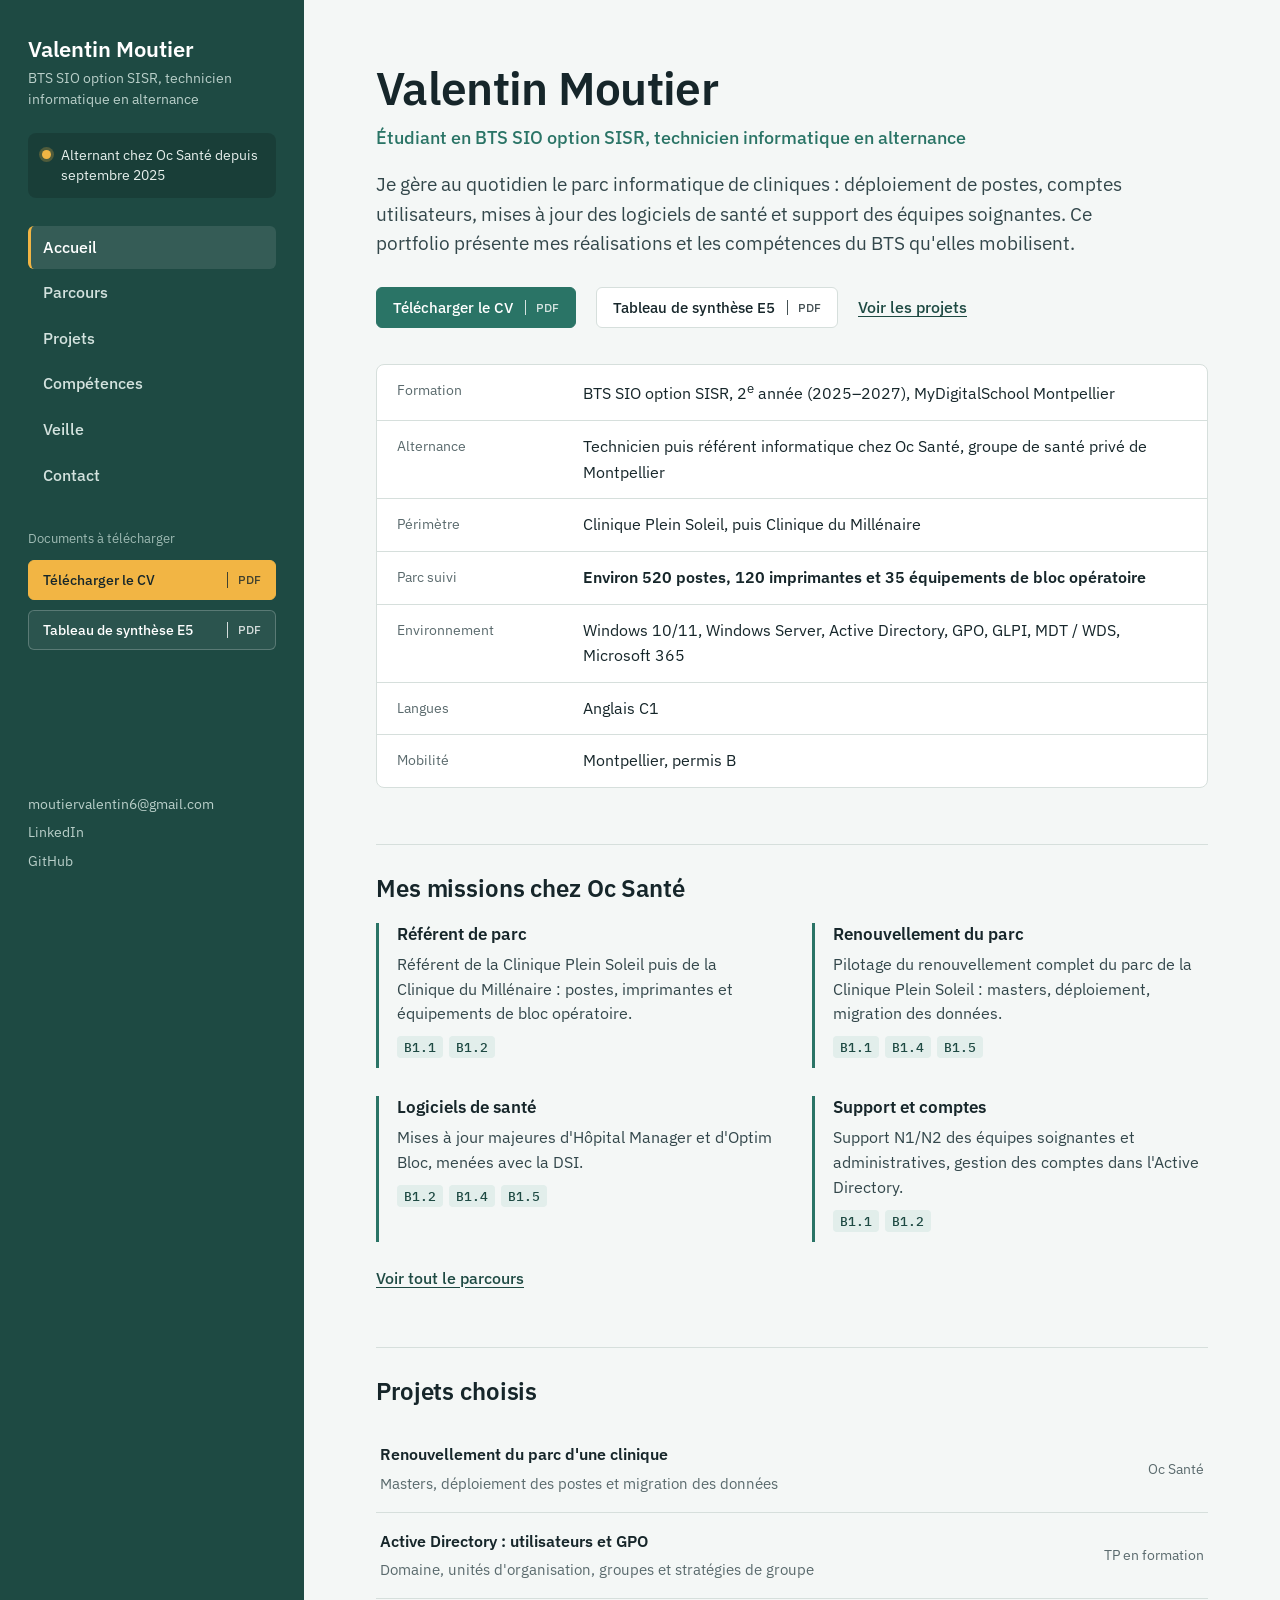
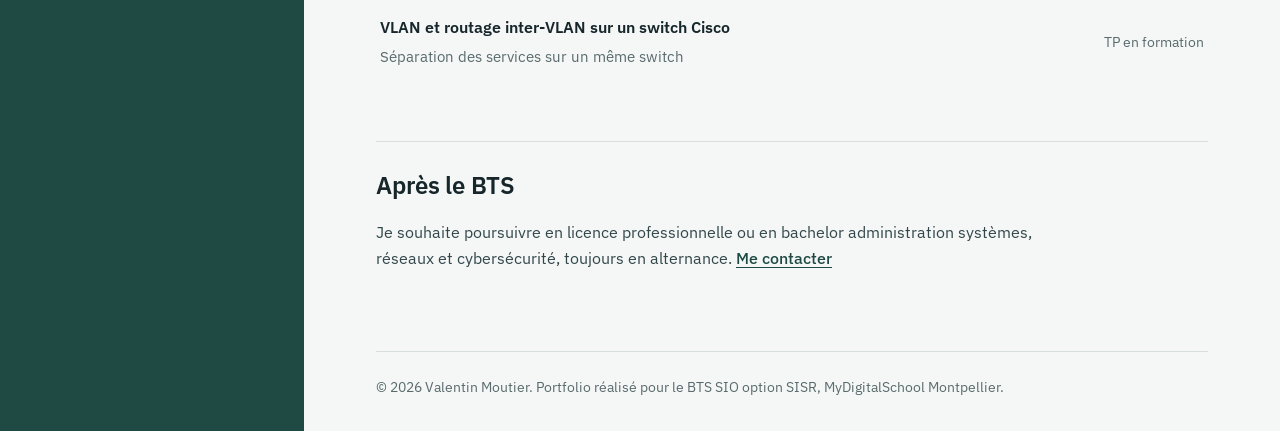
==== commit 31385f3b: "Téléchargements : CV et tableau de synthèse (PDF)" ====
--- a/index.html
+++ b/index.html
@@ -37,7 +37,6 @@
           <p class="docs-title">Documents à télécharger</p>
           <a class="btn btn-primary" href="cv.pdf" download="CV_Valentin_MOUTIER.pdf">Télécharger le CV <span class="fmt">PDF</span></a>
           <a class="btn" href="tableau-synthese-E5.pdf" download="Tableau_synthese_E5_Valentin_MOUTIER.pdf">Tableau de synthèse E5 <span class="fmt">PDF</span></a>
-          <a class="btn" href="tableau-synthese-E5.xlsx" download="Tableau_synthese_E5_Valentin_MOUTIER.xlsx">Tableau de synthèse E5 <span class="fmt">Excel</span></a>
         </div>
         <ul class="links">
           <li><a href="mailto:moutiervalentin6@gmail.com">moutiervalentin6@gmail.com</a></li>
@@ -56,7 +55,6 @@
         <div class="actions">
           <a class="btn btn-primary" href="cv.pdf" download="CV_Valentin_MOUTIER.pdf">Télécharger le CV <span class="fmt">PDF</span></a>
           <a class="btn" href="tableau-synthese-E5.pdf" download="Tableau_synthese_E5_Valentin_MOUTIER.pdf">Tableau de synthèse E5 <span class="fmt">PDF</span></a>
-          <a class="btn" href="tableau-synthese-E5.xlsx" download="Tableau_synthese_E5_Valentin_MOUTIER.xlsx">Tableau de synthèse E5 <span class="fmt">Excel</span></a>
           <a class="link" href="projets.html">Voir les projets</a>
         </div>
         <dl class="sheet">
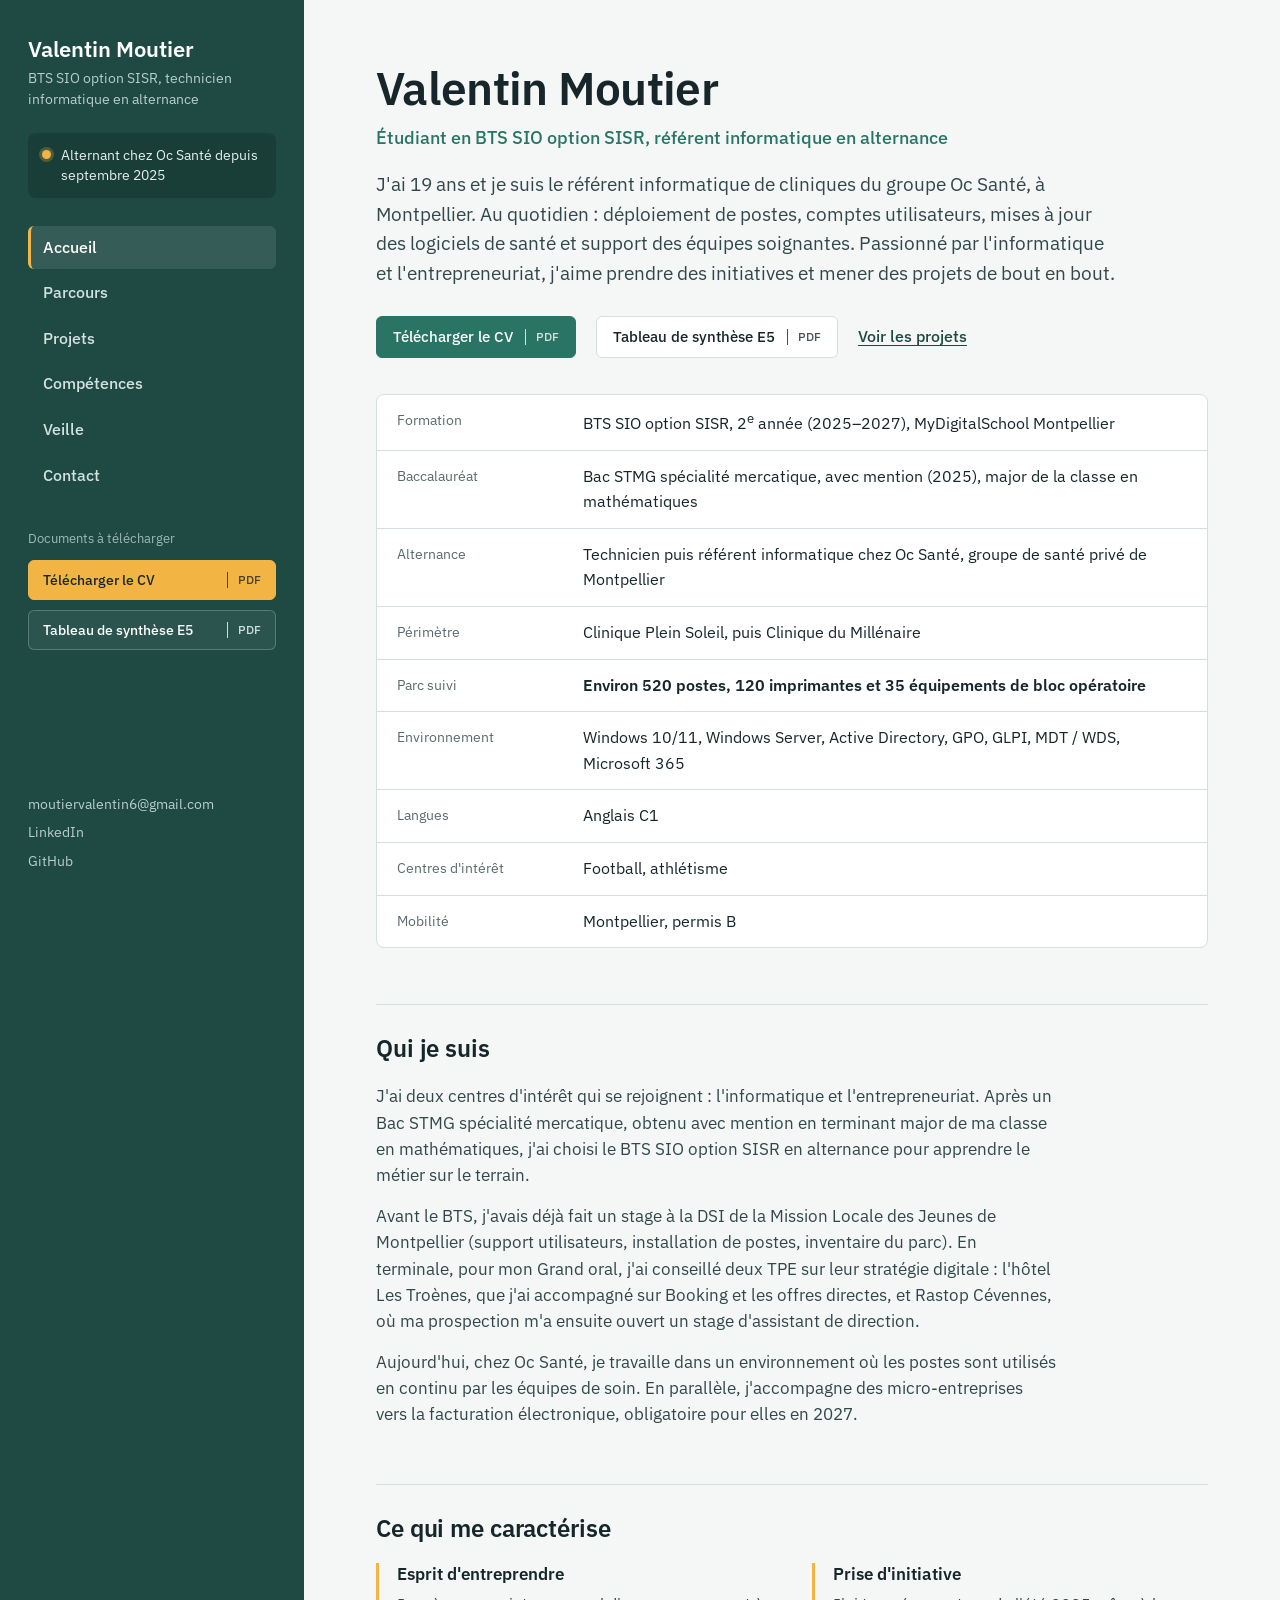
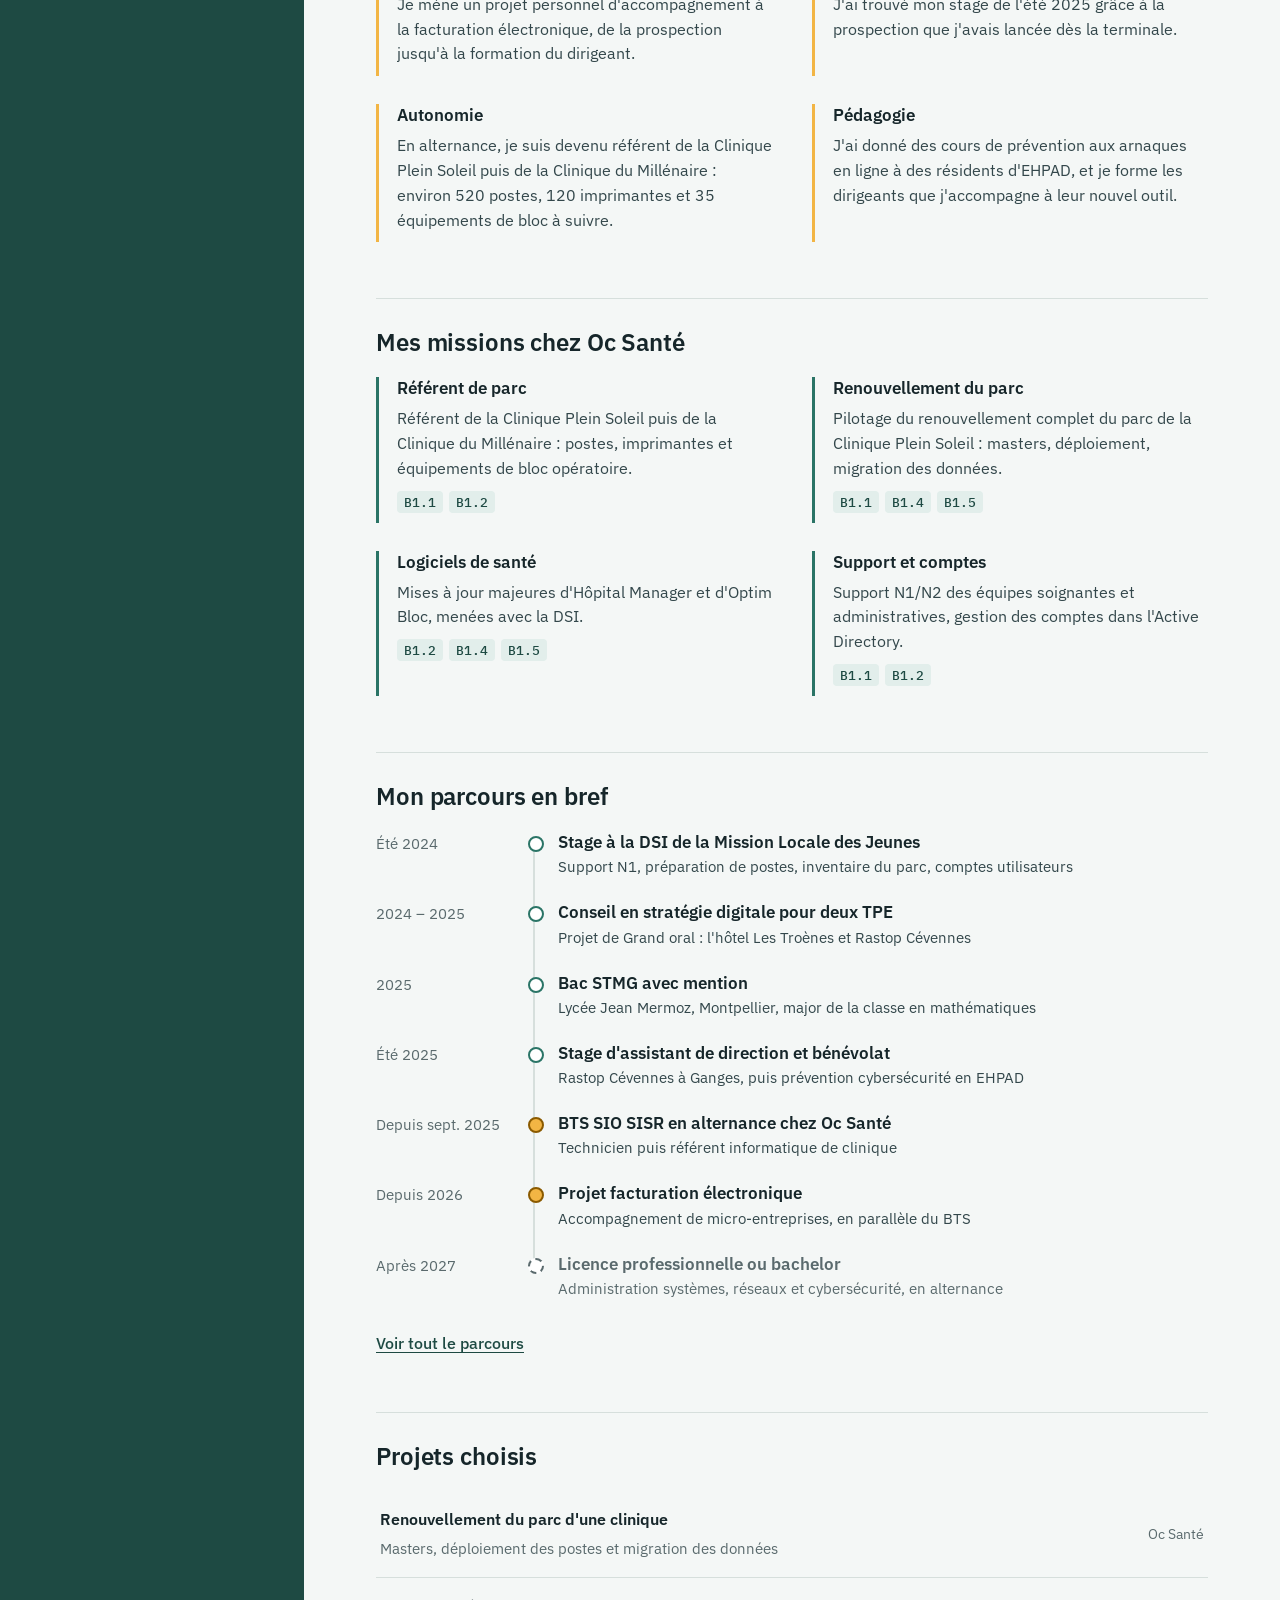
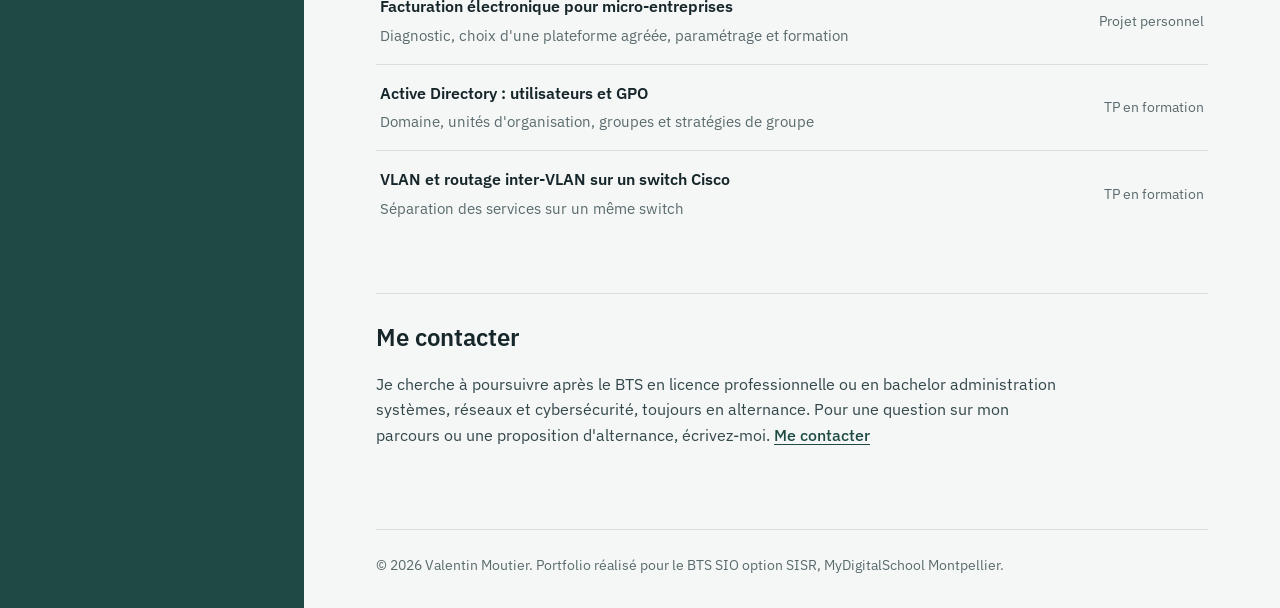
==== commit 69bb6176: "Accueil : présentation enrichie" ====
--- a/index.html
+++ b/index.html
@@ -4,7 +4,7 @@
   <meta charset="UTF-8">
   <meta name="viewport" content="width=device-width, initial-scale=1">
   <title>Accueil – Valentin Moutier, BTS SIO SISR</title>
-  <meta name="description" content="Portfolio de Valentin Moutier, étudiant en BTS SIO option SISR et technicien informatique en alternance chez Oc Santé à Montpellier.">
+  <meta name="description" content="Portfolio de Valentin Moutier, 19 ans, étudiant en BTS SIO option SISR et référent informatique en alternance chez Oc Santé à Montpellier.">
   <link rel="preconnect" href="https://fonts.googleapis.com">
   <link rel="preconnect" href="https://fonts.gstatic.com" crossorigin>
   <link rel="stylesheet" href="https://fonts.googleapis.com/css2?family=IBM+Plex+Mono:wght@500&family=IBM+Plex+Sans:wght@400;500;600&display=swap">
@@ -50,8 +50,8 @@
 
       <section class="hero">
         <h1>Valentin Moutier</h1>
-        <p class="role">Étudiant en BTS SIO option SISR, technicien informatique en alternance</p>
-        <p class="lead">Je gère au quotidien le parc informatique de cliniques : déploiement de postes, comptes utilisateurs, mises à jour des logiciels de santé et support des équipes soignantes. Ce portfolio présente mes réalisations et les compétences du BTS qu'elles mobilisent.</p>
+        <p class="role">Étudiant en BTS SIO option SISR, référent informatique en alternance</p>
+        <p class="lead">J'ai 19 ans et je suis le référent informatique de cliniques du groupe Oc Santé, à Montpellier. Au quotidien : déploiement de postes, comptes utilisateurs, mises à jour des logiciels de santé et support des équipes soignantes. Passionné par l'informatique et l'entrepreneuriat, j'aime prendre des initiatives et mener des projets de bout en bout.</p>
         <div class="actions">
           <a class="btn btn-primary" href="cv.pdf" download="CV_Valentin_MOUTIER.pdf">Télécharger le CV <span class="fmt">PDF</span></a>
           <a class="btn" href="tableau-synthese-E5.pdf" download="Tableau_synthese_E5_Valentin_MOUTIER.pdf">Tableau de synthèse E5 <span class="fmt">PDF</span></a>
@@ -59,13 +59,46 @@
         </div>
         <dl class="sheet">
           <div><dt>Formation</dt><dd>BTS SIO option SISR, 2<sup>e</sup> année (2025–2027), MyDigitalSchool Montpellier</dd></div>
+          <div><dt>Baccalauréat</dt><dd>Bac STMG spécialité mercatique, avec mention (2025), major de la classe en mathématiques</dd></div>
           <div><dt>Alternance</dt><dd>Technicien puis référent informatique chez Oc Santé, groupe de santé privé de Montpellier</dd></div>
           <div><dt>Périmètre</dt><dd>Clinique Plein Soleil, puis Clinique du Millénaire</dd></div>
           <div class="key"><dt>Parc suivi</dt><dd>Environ 520 postes, 120 imprimantes et 35 équipements de bloc opératoire</dd></div>
           <div><dt>Environnement</dt><dd>Windows 10/11, Windows Server, Active Directory, GPO, GLPI, MDT / WDS, Microsoft 365</dd></div>
           <div><dt>Langues</dt><dd>Anglais C1</dd></div>
+          <div><dt>Centres d'intérêt</dt><dd>Football, athlétisme</dd></div>
           <div><dt>Mobilité</dt><dd>Montpellier, permis B</dd></div>
         </dl>
+      </section>
+
+      <section class="section about" aria-labelledby="moi">
+        <h2 id="moi">Qui je suis</h2>
+        <div class="about-text">
+          <p>J'ai deux centres d'intérêt qui se rejoignent : l'informatique et l'entrepreneuriat. Après un Bac STMG spécialité mercatique, obtenu avec mention en terminant major de ma classe en mathématiques, j'ai choisi le BTS SIO option SISR en alternance pour apprendre le métier sur le terrain.</p>
+          <p>Avant le BTS, j'avais déjà fait un stage à la DSI de la Mission Locale des Jeunes de Montpellier (support utilisateurs, installation de postes, inventaire du parc). En terminale, pour mon Grand oral, j'ai conseillé deux TPE sur leur stratégie digitale : l'hôtel Les Troènes, que j'ai accompagné sur Booking et les offres directes, et Rastop Cévennes, où ma prospection m'a ensuite ouvert un stage d'assistant de direction.</p>
+          <p>Aujourd'hui, chez Oc Santé, je travaille dans un environnement où les postes sont utilisés en continu par les équipes de soin. En parallèle, j'accompagne des micro-entreprises vers la facturation électronique, obligatoire pour elles en 2027.</p>
+        </div>
+      </section>
+
+      <section class="section" aria-labelledby="qualites">
+        <h2 id="qualites">Ce qui me caractérise</h2>
+        <ul class="missions traits">
+          <li>
+            <h3>Esprit d'entreprendre</h3>
+            <p>Je mène un projet personnel d'accompagnement à la facturation électronique, de la prospection jusqu'à la formation du dirigeant.</p>
+          </li>
+          <li>
+            <h3>Prise d'initiative</h3>
+            <p>J'ai trouvé mon stage de l'été 2025 grâce à la prospection que j'avais lancée dès la terminale.</p>
+          </li>
+          <li>
+            <h3>Autonomie</h3>
+            <p>En alternance, je suis devenu référent de la Clinique Plein Soleil puis de la Clinique du Millénaire : environ 520 postes, 120 imprimantes et 35 équipements de bloc à suivre.</p>
+          </li>
+          <li>
+            <h3>Pédagogie</h3>
+            <p>J'ai donné des cours de prévention aux arnaques en ligne à des résidents d'EHPAD, et je forme les dirigeants que j'accompagne à leur nouvel outil.</p>
+          </li>
+        </ul>
       </section>
 
       <section class="section" aria-labelledby="missions">
@@ -92,21 +125,35 @@
             <p class="codes"><span class="code">B1.1</span><span class="code">B1.2</span></p>
           </li>
         </ul>
-        <p style="margin-top:24px"><a class="link" href="alternance.html">Voir tout le parcours</a></p>
+      </section>
+
+      <section class="section" aria-labelledby="bref">
+        <h2 id="bref">Mon parcours en bref</h2>
+        <ol class="path">
+          <li><span class="path-when">Été 2024</span><div class="path-body"><h3>Stage à la DSI de la Mission Locale des Jeunes</h3><p>Support N1, préparation de postes, inventaire du parc, comptes utilisateurs</p></div></li>
+          <li><span class="path-when">2024 – 2025</span><div class="path-body"><h3>Conseil en stratégie digitale pour deux TPE</h3><p>Projet de Grand oral : l'hôtel Les Troènes et Rastop Cévennes</p></div></li>
+          <li><span class="path-when">2025</span><div class="path-body"><h3>Bac STMG avec mention</h3><p>Lycée Jean Mermoz, Montpellier, major de la classe en mathématiques</p></div></li>
+          <li><span class="path-when">Été 2025</span><div class="path-body"><h3>Stage d'assistant de direction et bénévolat</h3><p>Rastop Cévennes à Ganges, puis prévention cybersécurité en EHPAD</p></div></li>
+          <li class="now"><span class="path-when">Depuis sept. 2025</span><div class="path-body"><h3>BTS SIO SISR en alternance chez Oc Santé</h3><p>Technicien puis référent informatique de clinique</p></div></li>
+          <li class="now"><span class="path-when">Depuis 2026</span><div class="path-body"><h3>Projet facturation électronique</h3><p>Accompagnement de micro-entreprises, en parallèle du BTS</p></div></li>
+          <li class="next"><span class="path-when">Après 2027</span><div class="path-body"><h3>Licence professionnelle ou bachelor</h3><p>Administration systèmes, réseaux et cybersécurité, en alternance</p></div></li>
+        </ol>
+        <p style="margin-top:8px"><a class="link" href="alternance.html">Voir tout le parcours</a></p>
       </section>
 
       <section class="section" aria-labelledby="choix">
         <h2 id="choix">Projets choisis</h2>
         <ul class="picks">
           <li><a href="projets.html?p=renouvellement-parc"><span class="pick-title">Renouvellement du parc d'une clinique</span><span class="pick-desc">Masters, déploiement des postes et migration des données</span><span class="pick-where">Oc Santé</span></a></li>
+          <li><a href="projets.html?p=facturation-electronique"><span class="pick-title">Facturation électronique pour micro-entreprises</span><span class="pick-desc">Diagnostic, choix d'une plateforme agréée, paramétrage et formation</span><span class="pick-where">Projet personnel</span></a></li>
           <li><a href="projets.html?p=active-directory"><span class="pick-title">Active Directory : utilisateurs et GPO</span><span class="pick-desc">Domaine, unités d'organisation, groupes et stratégies de groupe</span><span class="pick-where">TP en formation</span></a></li>
           <li><a href="projets.html?p=vlan"><span class="pick-title">VLAN et routage inter-VLAN sur un switch Cisco</span><span class="pick-desc">Séparation des services sur un même switch</span><span class="pick-where">TP en formation</span></a></li>
         </ul>
       </section>
 
       <section class="section" aria-labelledby="suite">
-        <h2 id="suite">Après le BTS</h2>
-        <p class="section-intro">Je souhaite poursuivre en licence professionnelle ou en bachelor administration systèmes, réseaux et cybersécurité, toujours en alternance. <a class="link" href="contact.html">Me contacter</a></p>
+        <h2 id="suite">Me contacter</h2>
+        <p class="section-intro">Je cherche à poursuivre après le BTS en licence professionnelle ou en bachelor administration systèmes, réseaux et cybersécurité, toujours en alternance. Pour une question sur mon parcours ou une proposition d'alternance, écrivez-moi. <a class="link" href="contact.html">Me contacter</a></p>
       </section>
 
       <footer class="foot">
--- a/style.css
+++ b/style.css
@@ -245,3 +245,28 @@
   .layout { display: block; }
   .main { padding: 0; }
 }
+.dlg-actions { display: flex; flex-wrap: wrap; gap: 10px; margin-top: 14px !important; }
+
+/* ---------- Accueil : présentation et parcours en bref ---------- */
+.about-text { max-width: 68ch; }
+.about-text p { color: var(--ink-soft); font-size: 16.5px; }
+.about-text p + p { margin-top: 14px; }
+.traits li { border-left-color: var(--amber); }
+.path { margin-top: 24px; }
+.path li { position: relative; display: grid; grid-template-columns: 128px minmax(0, 1fr); gap: 0 24px; padding-bottom: 22px; }
+.path li::before { content: ""; position: absolute; left: 157px; top: 14px; bottom: -6px; width: 2px; background: var(--line); }
+.path li:last-child::before { display: none; }
+.path li::after { content: ""; position: absolute; left: 152px; top: 5px; width: 12px; height: 12px; border-radius: 50%; background: var(--surface); border: 2px solid var(--scrub); }
+.path li.now::after { background: var(--amber); border-color: var(--amber-deep); }
+.path li.next::after { border-style: dashed; border-color: var(--muted); }
+.path-when { font-size: 14.5px; color: var(--muted); font-variant-numeric: tabular-nums; padding-top: 1px; white-space: nowrap; }
+.path-body { padding-left: 30px; }
+.path h3 { font-size: 16.5px; }
+.path p { margin-top: 2px; color: var(--ink-soft); font-size: 15px; }
+.path li.next h3, .path li.next p { color: var(--muted); }
+@media (max-width: 600px) {
+  .path li { grid-template-columns: 1fr; padding-left: 28px; }
+  .path li::before { left: 5px; }
+  .path li::after { left: 0; }
+  .path-body { padding-left: 0; }
+}
